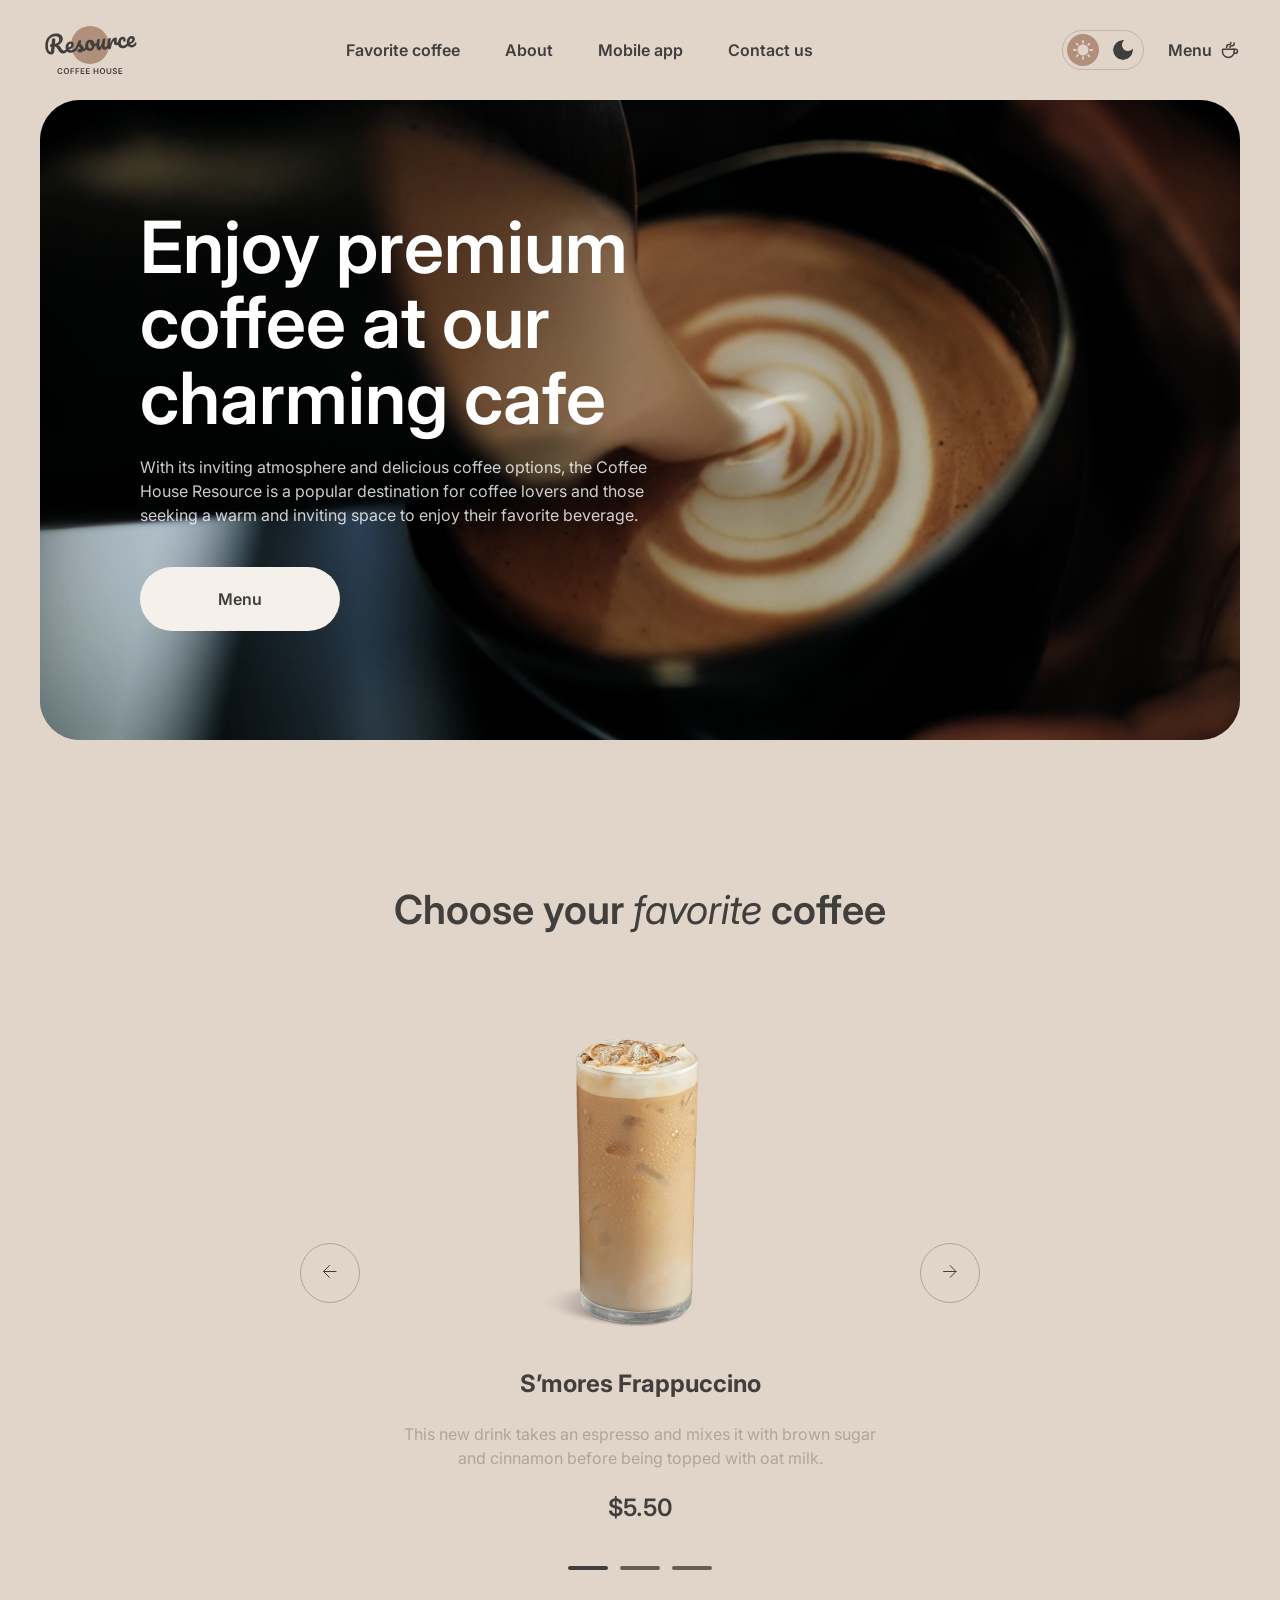
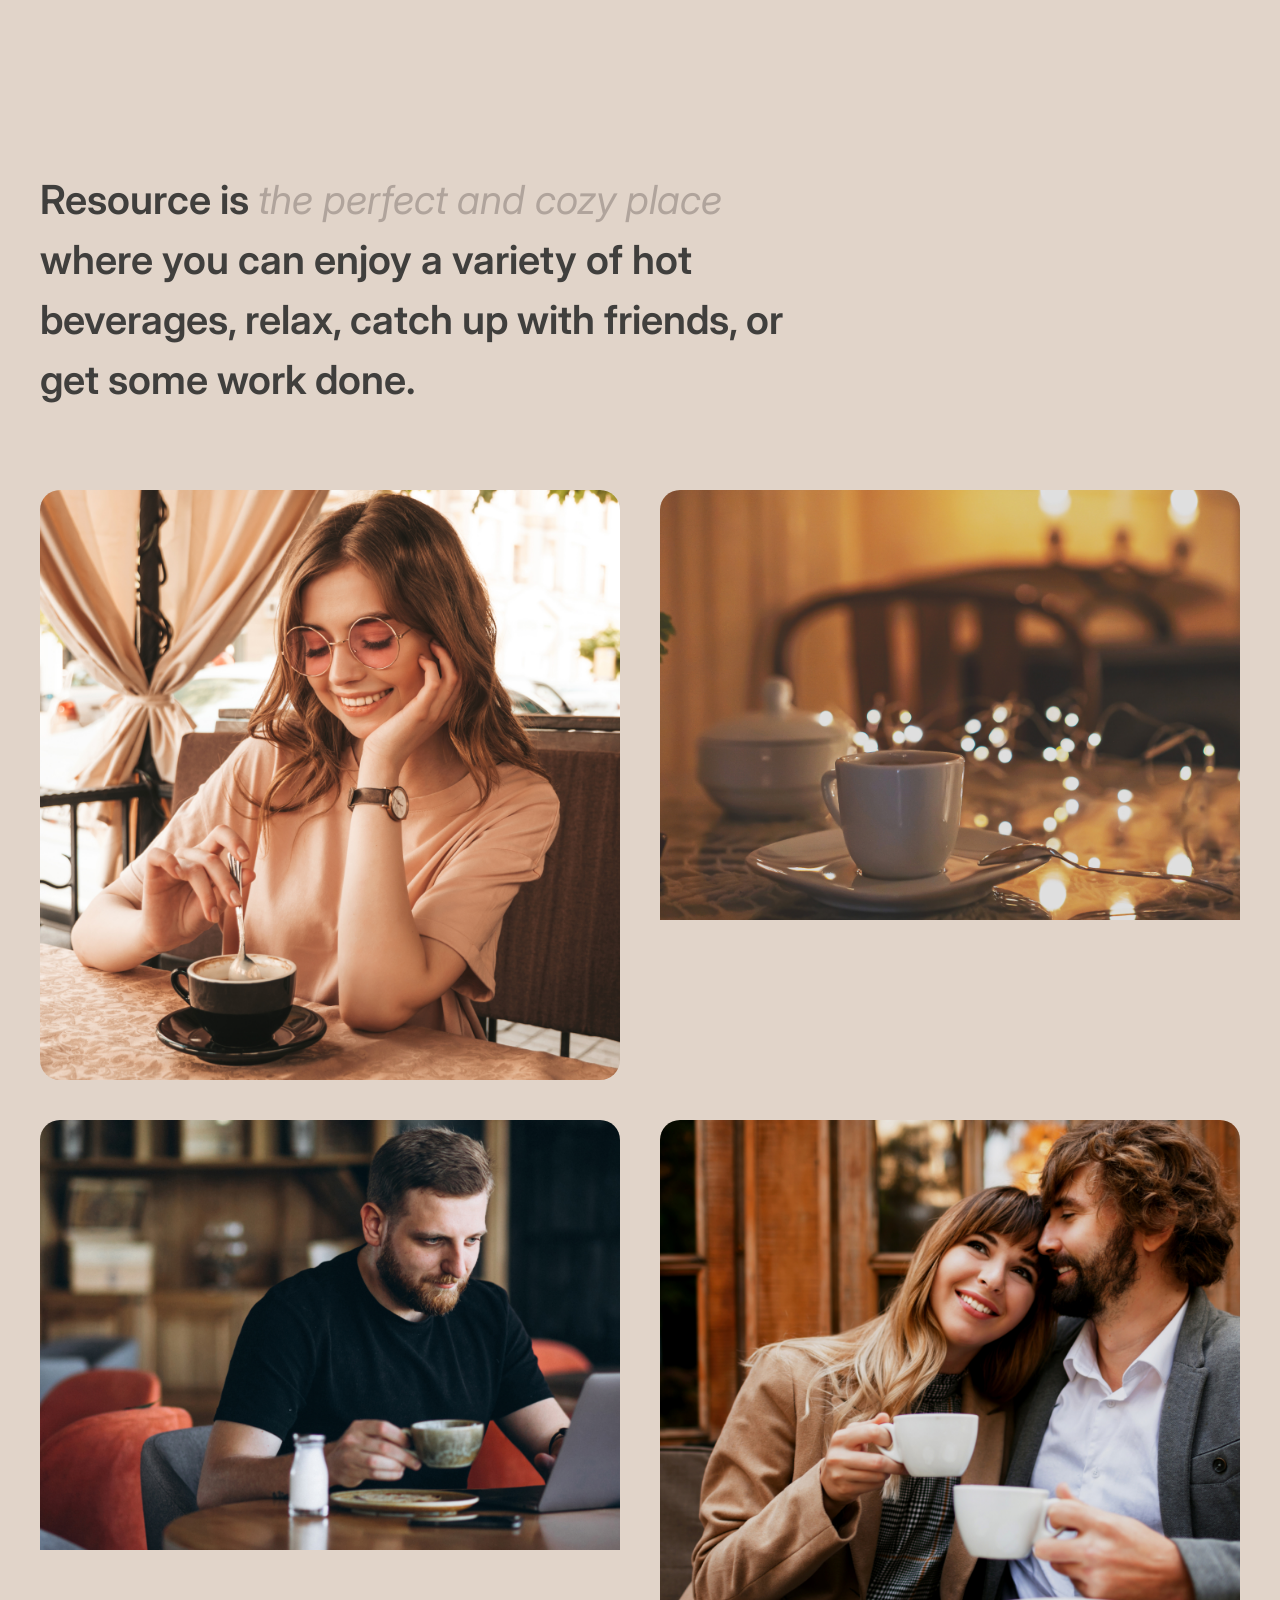
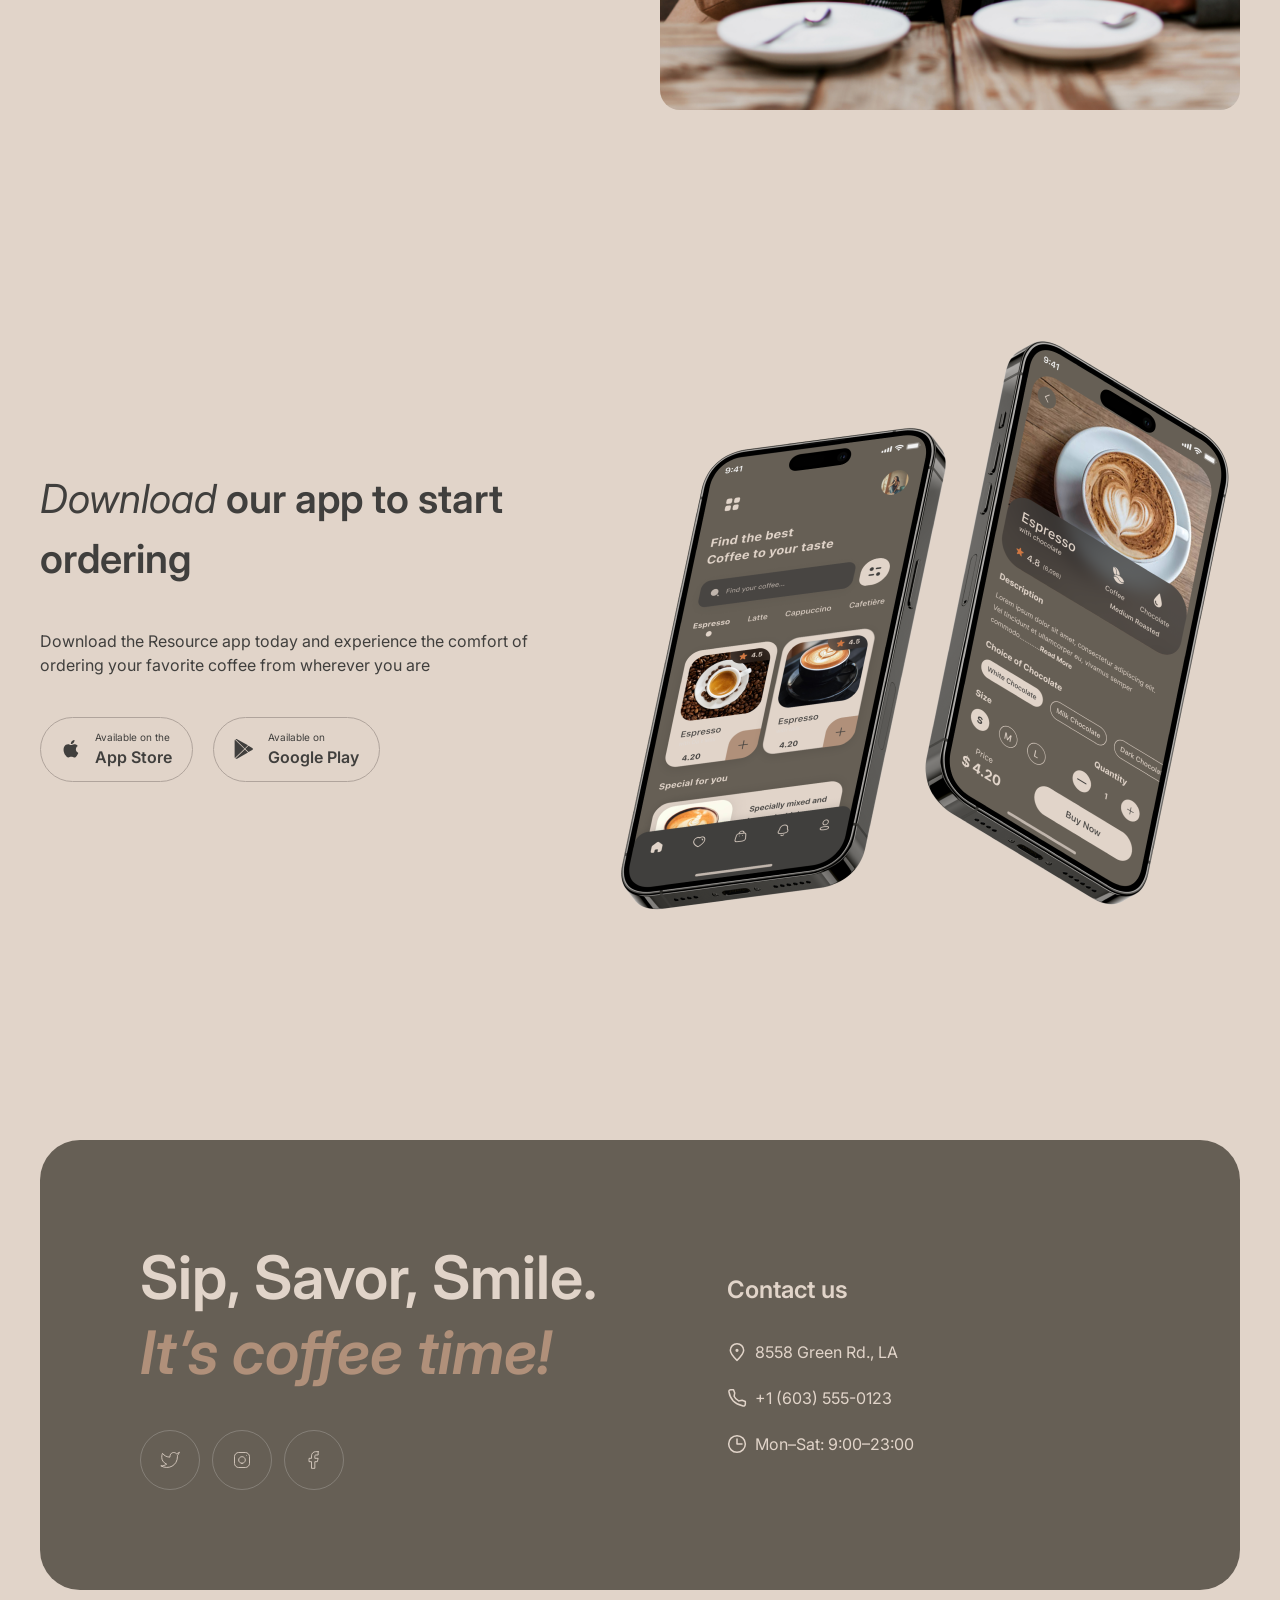
==== index.html @ 110cf993 "style: update mobile burger button with circular border and hover effect" ====
<!doctype html>
<html lang="en">
  <head>
    <meta charset="UTF-8" />
    <meta name="viewport" content="width=device-width, initial-scale=1.0" />
    <title>Coffee House - Home</title>
    <script>
      const savedTheme = localStorage.getItem("theme");
      if (savedTheme) {
        document.documentElement.setAttribute("data-theme", savedTheme);
      }
    </script>
    <link rel="preconnect" href="https://fonts.googleapis.com" />
    <link rel="preconnect" href="https://fonts.gstatic.com" crossorigin />
    <link
      href="https://fonts.googleapis.com/css2?family=Inter:wght@400;500;600&display=swap"
      rel="stylesheet"
    />
    <link rel="icon" href="assets/img/favicon.ico" type="image/x-icon" />
    <link rel="stylesheet" href="style.css" />
  </head>
  <body>
    <header class="header">
      <div class="container header__container">
        <a href="index.html" class="logo">
          <img src="assets/img/logo.svg" alt="Coffee House Logo" />
        </a>

        <nav class="nav">
          <ul class="nav__list">
            <li class="nav__item">
              <a href="#favorite-coffee" class="nav__link">Favorite coffee</a>
            </li>
            <li class="nav__item">
              <a href="#about" class="nav__link">About</a>
            </li>
            <li class="nav__item">
              <a href="#mobile-app" class="nav__link">Mobile app</a>
            </li>
            <li class="nav__item">
              <a href="#contacts" class="nav__link">Contact us</a>
            </li>
          </ul>
        </nav>
        <div class="header__spacer"></div>
        <div class="header__controls">
          <button class="theme-toggle" aria-label="Toggle theme">
            <img
              src="assets/img/sun.svg"
              alt=""
              class="theme-icon theme-icon--sun"
            />
            <img
              src="assets/img/moon.svg"
              alt=""
              class="theme-icon theme-icon--moon"
            />
          </button>

          <a href="menu.html" class="menu-button">
            <span class="menu-text">Menu</span>
            <img src="assets/img/coffee-cup.svg" alt="" class="menu-icon-img" />
            <img src="assets/img/burger.svg" alt="" class="burger-icon" />
          </a>
        </div>
      </div>
    </header>

    <main class="main">
      <section class="hero" id="hero">
        <div class="container hero__container">
          <img
            class="hero__image"
            src="assets/img/img-hero.png"
            alt="Coffee background"
          />
          <div class="hero__content">
            <h1 class="hero__title">
              <span class="hero__title-accent">Enjoy</span> premium coffee at
              our charming cafe
            </h1>
            <p class="hero__description">
              With its inviting atmosphere and delicious coffee options, the
              Coffee House Resource is a popular destination for coffee lovers
              and those seeking a warm and inviting space to enjoy their
              favorite beverage.
            </p>
            <a href="#favorite-coffee" class="btn hero__btn">
              <span>Menu</span>
              <img
                src="assets/img/coffee-cup.svg"
                alt="Coffee cup"
                class="hero__btn-icon"
              />
            </a>
          </div>
        </div>
      </section>

      <section class="favorite-coffee" id="favorite-coffee">
        <div class="container favorite-coffee__container">
          <h2 class="favorite-coffee__title">
            Choose your
            <span class="favorite-coffee__title-accent">favorite</span> coffee
          </h2>

          <div class="slider">
            <button
              class="slider__btn slider__btn--prev"
              aria-label="Previous slide"
            >
              <img
                src="assets/img/arrowleft.svg"
                alt="Arrow Left"
                class="slider__icon"
              />
            </button>

            <div class="slider__wrapper">
              <div class="slider__item slider__item--active">
                <div class="slider__img-wrap">
                  <img
                    src="assets/img/coffeeslider1.png"
                    alt="S'mores Frappuccino"
                    class="slider__img"
                  />
                </div>
                <div class="slider__content">
                  <h3 class="slider__item-title">S’mores Frappuccino</h3>
                  <p class="slider__item-text">
                    This new drink takes an espresso and mixes it with brown
                    sugar and cinnamon before being topped with oat milk.
                  </p>
                  <span class="slider__price">$5.50</span>
                </div>
              </div>

              <div class="slider__item">
                <div class="slider__img-wrap">
                  <img
                    src="assets/img/coffeeslider2.png"
                    alt="Caramel Macchiato"
                    class="slider__img"
                  />
                </div>
                <div class="slider__content">
                  <h3 class="slider__item-title">Caramel Macchiato</h3>
                  <p class="slider__item-text">
                    Fragrant and unique classic espresso with rich
                    caramel-peanut syrup, with cream under whipped thick foam.
                  </p>
                  <span class="slider__price">$5.00</span>
                </div>
              </div>

              <div class="slider__item">
                <div class="slider__img-wrap">
                  <img
                    src="assets/img/coffeeslider3.png"
                    alt="Ice coffee"
                    class="slider__img"
                  />
                </div>
                <div class="slider__content">
                  <h3 class="slider__item-title">Ice coffee</h3>
                  <p class="slider__item-text">
                    A popular summer drink that tones and invigorates. Prepared
                    from coffee, milk and ice.
                  </p>
                  <span class="slider__price">$4.50</span>
                </div>
              </div>
            </div>

            <button
              class="slider__btn slider__btn--next"
              aria-label="Next slide"
            >
              <img
                src="assets/img/arrowright.svg"
                alt="Arrow Right"
                class="slider__icon"
              />
            </button>
          </div>

          <div class="slider__pagination">
            <span class="slider__dot slider__dot--active"></span>
            <span class="slider__dot"></span>
            <span class="slider__dot"></span>
          </div>
        </div>
      </section>

      <section class="about" id="about">
        <div class="container about__container">
          <h2 class="about__title">
            Resource is
            <span class="about__title-accent">the perfect and cozy place</span>
            where you can enjoy a variety of hot beverages, relax, catch up with
            friends, or get some work done.
          </h2>

          <div class="about__grid">
            <div class="about__img-wrap about__img-wrap--big">
              <img
                src="assets/img/about1.png"
                alt="A girl enjoying coffee"
                class="about__img"
              />
            </div>
            <div class="about__img-wrap about__img-wrap--small">
              <img
                src="assets/img/about2.png"
                alt="Cozy cafe interior"
                class="about__img"
              />
            </div>
            <div class="about__img-wrap about__img-wrap--small">
              <img
                src="assets/img/about3.png"
                alt="Man working at a laptop in a cafe"
                class="about__img"
              />
            </div>
            <div class="about__img-wrap about__img-wrap--big">
              <img
                src="assets/img/about4.png"
                alt="A couple enjoying coffee together"
                class="about__img"
              />
            </div>
          </div>
        </div>
      </section>

      <section class="mobile-app" id="mobile-app">
        <div class="container mobile-app__container">
          <div class="mobile-app__content">
            <h2 class="mobile-app__title">
              <span class="mobile-app__title-accent">Download</span> our app to
              start ordering
            </h2>
            <p class="mobile-app__description">
              Download the Resource app today and experience the comfort of
              ordering your favorite coffee from wherever you are
            </p>

            <div class="mobile-app__stores">
              <a href="#" class="store-btn">
                <img
                  src="assets/img/appleicon.svg"
                  alt=""
                  class="store-btn__icon"
                />
                <span class="store-btn__text">
                  <span class="store-btn__small">Available on the</span>
                  <span class="store-btn__large">App Store</span>
                </span>
              </a>

              <a href="#" class="store-btn">
                <img
                  src="assets/img/googleicon.svg"
                  alt=""
                  class="store-btn__icon"
                />
                <span class="store-btn__text">
                  <span class="store-btn__small">Available on</span>
                  <span class="store-btn__large">Google Play</span>
                </span>
              </a>
            </div>
          </div>

          <div class="mobile-app__images">
            <img
              src="assets/img/mobilescreens.png"
              alt="Resource app interface on smartphones"
              class="mobile-app__phones-img"
            />
          </div>
        </div>
      </section>
    </main>

    <footer class="footer" id="contacts">
      <div class="container footer__container">
        <div class="footer__col footer__col--info">
          <h2 class="footer__title">
            Sip, Savor, Smile.<br />
            <span class="footer__title-accent">It’s coffee time!</span>
          </h2>

          <div class="socials">
            <a
              href="https://twitter.com"
              target="_blank"
              rel="noopener noreferrer"
              class="socials__link"
              aria-label="Twitter"
            >
              <img
                src="assets/img/twitter.svg"
                alt="Twitter"
                class="socials__icon"
              />
            </a>

            <a
              href="https://instagram.com"
              target="_blank"
              rel="noopener noreferrer"
              class="socials__link"
              aria-label="Instagram"
            >
              <img
                src="assets/img/instagram.svg"
                alt="Instagram"
                class="socials__icon"
              />
            </a>

            <a
              href="https://facebook.com"
              target="_blank"
              rel="noopener noreferrer"
              class="socials__link"
              aria-label="Facebook"
            >
              <img
                src="assets/img/facebook.svg"
                alt="Facebook"
                class="socials__icon"
              />
            </a>
          </div>
        </div>

        <div class="footer__col footer__col--contacts">
          <h3 class="footer__subtitle">Contact us</h3>

          <ul class="contacts-list">
            <li class="contacts-list__item">
              <img
                src="assets/img/pin-alt.svg"
                alt=""
                class="contacts-list__icon"
              />
              <a
                href="https://maps.google.com/?q=8558+Green+Rd,+LA"
                target="_blank"
                rel="noopener noreferrer"
              >
                8558 Green Rd., LA
              </a>
            </li>

            <li class="contacts-list__item">
              <img
                src="assets/img/phone.svg"
                alt=""
                class="contacts-list__icon"
              />
              <a href="tel:+16035550123">+1 (603) 555-0123</a>
            </li>

            <li class="contacts-list__item">
              <img
                src="assets/img/clock.svg"
                alt=""
                class="contacts-list__icon"
              />
              <a
                href="https://calendar.google.com/calendar/render?action=TEMPLATE&text=Coffee+House+Visit&details=Working+hours:+Mon–Sat:+9:00–23:00"
                target="_blank"
                rel="noopener noreferrer"
              >
                Mon–Sat: 9:00–23:00
              </a>
            </li>
          </ul>
        </div>
      </div>
    </footer>
    <script src="script.js"></script>
  </body>
</html>
---- style.css ----
:root {
  --bg-color: #e1d4c9;
  --text-color: #403f3d;
  --text-light: #b0a49c;
  --accent-color: #b0907a;
  --card-bg: #665f55;
  --footer-bg: #403f3d;
  --footer-text: #e1d4c9;
  --transition: all 0.3s ease;
}

[data-theme="dark"] {
  --bg-color: #292826;
  --text-color: #e1d4c9;
  --text-light: #7b7570;
  --accent-color: #b0907a;
  --card-bg: #403f3d;
  --footer-bg: #292826;
  --footer-text: #e1d4c9;
}

* {
  box-sizing: border-box;
  margin: 0;
  padding: 0;
}

html {
  scroll-behavior: smooth;
}

body {
  font-family: "Inter", sans-serif;
  background-color: var(--bg-color);
  color: var(--text-color);
  line-height: 1.5;
  transition:
    background-color 0.3s ease,
    color 0.3s ease;
}

a {
  text-decoration: none;
  color: inherit;
  transition: var(--transition);
}

ul {
  list-style: none;
}

.container {
  max-width: 1440px;
  margin: 0 auto;
  padding-left: 40px;
  padding-right: 40px;
}

.header {
  padding-top: 20px;
  padding-bottom: 0px;
}

.header__container {
  max-width: 1440px;
  margin: 0 auto;
  padding-left: 40px;
  padding-right: 40px;
  display: flex;
  align-items: center;
  justify-content: space-between;
  width: 100%;
}

.logo {
  display: flex;
  align-items: center;
}

.logo img {
  width: 100px;
  height: 60px;
  object-fit: contain;
}

.nav {
  flex: 1;
  display: flex;
  justify-content: center;
}

.nav__list {
  display: flex;
  list-style: none;
  gap: 45px;
  margin: 0;
  align-items: center;
}

.nav__link {
  font-family: "Inter", sans-serif;
  font-size: 16px;
  font-weight: 600;
  line-height: 150%;
  color: var(--text-color);
  text-decoration: none;
  padding: 16px 0;
  display: block;
  transition: var(--transition);
}

.nav__link:hover {
  color: var(--accent-color);
  opacity: 0.85;
}

.header__spacer {
  width: 44px;
  height: 28px;
  flex-shrink: 0;
  display: block;
}

.header__controls {
  max-width: 184px;
  max-height: 44px;
  display: flex;
  gap: 24px;
  align-items: center;
}

.menu-button {
  background: none;
  border: none;
  border-radius: 0;
  padding: 8px 0;
  cursor: pointer;
  display: inline-flex;
  align-items: center;
  gap: 8px;
  color: var(--text-color);
  text-decoration: none;
  position: relative;
  transition: var(--transition);
}

.menu-button:hover {
  background: none;
}

.menu-button::after {
  content: "";
  position: absolute;
  bottom: 0;
  left: 0;
  width: 0;
  height: 2px;
  background-color: var(--text-color);
  transition: width 0.3s ease;
}

.menu-button:hover::after {
  width: 100%;
}

.menu-text {
  font-family: "Inter", sans-serif;
  font-size: 16px;
  font-weight: 600;
}

.menu-icon-img {
  width: 20px;
  height: 20px;
  object-fit: contain;
}

.burger-icon {
  display: none;
}

@media (max-width: 768px) {
  .nav {
    display: none;
  }

  .menu-button {
    width: 44px;
    height: 44px;
    padding: 0;
    border-radius: 50%;
    justify-content: center;
    gap: 0;
    border: 1px solid #c1b6ad;
    background-color: transparent;
  }

  .menu-button::after {
    display: none !important;
  }

  .menu-button:hover {
    border-color: var(--text-color) !important;
    transform: scale(1.03);
    background-color: transparent;
    box-shadow: none;
  }

  .menu-text,
  .menu-icon-img {
    display: none;
  }

  .burger-icon {
    display: block;
    width: 20px;
    height: 20px;
    object-fit: contain;
    pointer-events: none;
  }
}

.theme-toggle {
  background: none;
  border: 1px solid #c1b6ad;
  border-radius: 100px;
  gap: 8px;
  padding: 4px;
  width: 82px;
  height: 40px;
  cursor: pointer;
  display: flex;
  align-items: center;
  justify-content: space-between;
  transition: var(--transition);
}

.theme-toggle:hover {
  border-color: var(--text-color);
  transform: scale(1.03);
}

.menu-icon,
.btn__icon,
.contacts-list__icon,
.store-btn__icon,
.socials__icon {
  width: 20px;
  height: 20px;
}

.theme-icon {
  width: 32px;
  height: 32px;
  border-radius: 50%;
  padding: 6px;
  transition: var(--transition);
}

[data-theme="light"] .theme-icon--sun,
:root:not([data-theme="dark"]) .theme-icon--sun {
  background-color: var(--accent-color);
}

[data-theme="dark"] .theme-icon--moon {
  background-color: var(--accent-color);
}

.hero {
  padding: 20px 40px 40px 40px;
}

.hero__container {
  max-width: 1360px;
  margin: 0 auto;
  border-radius: 40px;
  position: relative;
  overflow: hidden;
  min-height: 640px;
  display: flex;
  align-items: center;
  padding: 100px;
  background-color: var(--card-bg, #222);
}
.hero__image {
  position: absolute;
  top: 0;
  left: 0;
  width: 100%;
  height: 100%;
  object-fit: cover;
  z-index: 1;
}

.hero__content {
  position: relative;
  z-index: 2;
  max-width: 530px;
  color: #fff;
}

.hero__title {
  font-size: 72px;
  line-height: 1.05;
  font-weight: 600;
  margin-bottom: 20px;
}

.hero__description {
  font-size: 16px;
  line-height: 150%;
  margin-bottom: 40px;
  color: rgba(255, 255, 255, 0.8);
}

.btn {
  display: inline-flex;
  align-items: center;
  gap: 10px;
  background-color: #f5f0ea;
  color: #403f3d;
  padding: 16px 30px;
  border-radius: 100px;
  font-weight: 600;
  transition: var(--transition);
}

.hero__btn {
  padding: 20px 78px;
}

.hero__btn-icon {
  display: none;
  width: 20px;
  height: 20px;
  object-fit: contain;
}

.btn:hover {
  background-color: var(--text-color);
  color: var(--bg-color);
  transform: translateY(-2px);
  box-shadow: 0 4px 12px rgba(0, 0, 0, 0.15);
}

.favorite-coffee {
  padding: 100px 0;
  text-align: center;
}

.favorite-coffee__title {
  font-size: 40px;
  font-weight: 600;
  margin-bottom: 80px;
}

.favorite-coffee__title-accent {
  font-style: italic;
  font-weight: 400;
}

.slider {
  display: flex;
  align-items: center;
  justify-content: center;
  gap: 40px;
  margin-bottom: 40px;
}

.slider__btn {
  width: 60px;
  height: 60px;
  border-radius: 50%;
  border: 1px solid var(--text-light);
  background: none;
  cursor: pointer;
  flex-shrink: 0;
  transition: var(--transition);
}

.slider__btn:hover {
  background-color: var(--text-color);
  border-color: var(--text-color);
  color: var(--bg-color);
  transform: scale(1.05);
}

.slider__wrapper {
  max-width: 480px;
  overflow: hidden;
}

.slider__item {
  display: none;
  flex-direction: column;
  align-items: center;
}

.slider__item--active {
  display: flex;
}

.slider__img-wrap img {
  width: 320px;
  height: 320px;
  object-fit: contain;
  margin-bottom: 20px;
  transition: transform 0.3s ease;
}

.slider__img-wrap img:hover {
  transform: scale(1.03);
}

.slider__item-title {
  font-size: 24px;
  margin-bottom: 20px;
}

.slider__item-text {
  font-size: 16px;
  color: var(--text-light);
  margin-bottom: 20px;
}

.slider__price {
  font-size: 24px;
  font-weight: 600;
}

.slider__pagination {
  display: flex;
  justify-content: center;
  gap: 12px;
}

.slider__dot {
  width: 40px;
  height: 4px;
  background-color: var(--card-bg);
  border-radius: 4px;
  transition: var(--transition);
  cursor: pointer;
}

.slider__dot:hover {
  opacity: 0.7;
}

.slider__dot--active {
  background-color: var(--text-color);
}

.about {
  padding: 100px 0;
}

.about__title {
  font-size: 40px;
  font-weight: 600;
  max-width: 800px;
  margin-bottom: 80px;
}

.about__title-accent {
  font-style: italic;
  font-weight: 400;
  color: var(--text-light);
}

.about__grid {
  display: grid;
  grid-template-columns: repeat(2, 1fr);
  gap: 40px;
}

.about__img-wrap {
  border-radius: 20px;
  overflow: hidden;
}

.about__img {
  width: 100%;
  height: 100%;
  object-fit: cover;
  display: block;
  transition: transform 0.5s ease;
}

.about__img:hover {
  transform: scale(1.03);
}

.about__img-wrap--big .about__img {
  height: 590px;
}

.about__img-wrap--small .about__img {
  height: 430px;
}

.mobile-app {
  padding: 100px 0;
}

.mobile-app__container {
  display: flex;
  justify-content: space-between;
  align-items: center;
  border-radius: 40px;
}

.mobile-app__content {
  max-width: 530px;
}

.mobile-app__title {
  font-size: 40px;
  font-weight: 600;
  margin-bottom: 40px;
}

.mobile-app__title-accent {
  font-style: italic;
  font-weight: 400;
}

.mobile-app__description {
  margin-bottom: 40px;
  color: var(--text-color);
}

.mobile-app__stores {
  display: flex;
  gap: 20px;
}

.store-btn {
  display: flex;
  align-items: center;
  gap: 14px;
  border: 1px solid var(--text-light);
  padding: 12px 20px;
  border-radius: 100px;
  transition: var(--transition);
}

.store-btn:hover {
  background-color: var(--text-color);
  color: var(--bg-color);
  border-color: var(--text-color);
  transform: translateY(-2px);
  box-shadow: 0 4px 12px rgba(0, 0, 0, 0.1);
}

.store-btn__text {
  display: flex;
  flex-direction: column;
  text-align: left;
}

.store-btn__small {
  font-size: 10px;
}

.store-btn__large {
  font-size: 16px;
  font-weight: 600;
}

.mobile-app__images {
  display: flex;
  width: 630px;
  height: 630px;
  align-items: center;
  flex-shrink: 0;
  justify-content: center;
}

.mobile-app__phones-img {
  width: 100%;
  height: 100%;
  object-fit: contain;
}

.footer {
  padding-bottom: 40px;
  margin-right: 40px;
  margin-left: 40px;
  margin-top: 100px;
  text-align: left;
}

.footer__container {
  max-width: 1360px;
  margin: 0 auto;
  background-color: var(--card-bg);
  color: var(--footer-text);
  border-radius: 40px;
  padding: 100px;
  display: flex;
  align-items: flex-start;
  text-align: left;
  gap: 130px;
}

.footer__title {
  font-size: 60px;
  font-weight: 600;
  line-height: 1.25;
  margin-bottom: 12px;
}

.footer__title-accent {
  display: block;
  font-style: italic;
  font-weight: 600;
  font-size: 60px;
  color: #b0907a;
  margin-bottom: 40px;
}

.socials {
  display: flex;
  gap: 12px;
}

.socials__link {
  width: 60px;
  height: 60px;
  border: 1px solid rgba(255, 255, 255, 0.2);
  border-radius: 50%;
  display: flex;
  align-items: center;
  justify-content: center;
  color: var(--footer-text);
  transition: var(--transition);
}

.socials__link:hover {
  background-color: #f5f0ea;
  color: #403f3d;
  border-color: #f5f0ea;
  transform: scale(1.1);
}

.footer__subtitle {
  font-size: 24px;
  font-weight: 600;
  margin-bottom: 32px;
  text-align: left;
}

.footer__col--contacts {
  padding-top: 32px;
  display: flex;
  flex-direction: column;
  align-items: flex-start;
  text-align: left;
}

.contacts-list {
  display: flex;
  flex-direction: column;
  gap: 22px;
  align-items: flex-start;
  list-style: none;
  padding: 0;
  margin: 0;
}

.contacts-list__item {
  display: flex;
  align-items: center;
  gap: 8px;
  font-size: 16px;
  font-weight: 400;
  line-height: 150%;
  text-align: left;
}

.contacts-list__item a {
  transition: var(--transition);
}

.contacts-list__item a:hover {
  color: var(--accent-color);
  text-decoration: underline;
}

@media (max-width: 768px) {
  .nav {
    display: none;
  }

  .menu-button {
    display: flex;
  }

  .hero__container {
    padding: 40px;
    min-height: 480px;
  }

  .hero__title {
    font-size: 42px;
  }

  .about__grid {
    grid-template-columns: 1fr;
  }

  .mobile-app__container {
    flex-direction: column;
    padding: 40px;
  }

  .footer__container {
    flex-direction: column;
    padding: 40px;
  }
}

@media (max-width: 380px) {
  .container {
    padding: 0 16px;
  }

  .hero__title {
    font-size: 32px;
  }
}

.menu-page {
  padding-top: 20px;
}

.menu-page__title {
  font-size: 60px;
  font-weight: 600;
  line-height: 1.25;
  text-align: center;
  max-width: 800px;
  margin: 0 auto 40px;
}

.menu-page__title-accent {
  font-style: italic;
  font-weight: 600;
  color: #b0907a;
}

.menu-tabs {
  display: flex;
  justify-content: center;
  align-items: center;
  gap: 16px;
  margin: 0 auto 40px auto;
}

.menu-tab {
  display: inline-flex;
  align-items: center;
  gap: 8px;
  background: none;
  border: 1px solid #c1b6ad;
  border-radius: 100px;
  padding: 8px 16px 8px 8px;
  font-family: "Inter", sans-serif;
  font-size: 16px;
  font-weight: 600;
  color: var(--text-color);
  cursor: pointer;
  transition: var(--transition);
}

.menu-tab span {
  display: inline-flex;
  align-items: center;
  justify-content: center;
  width: 30px;
  height: 30px;
  background-color: var(--bg-color);
  border-radius: 50%;
  transition: var(--transition);
}

.menu-tab:hover,
.menu-tab.active {
  background-color: var(--text-color);
  border-color: var(--text-color);
  color: var(--bg-color);
  transform: translateY(-2px);
  box-shadow: 0 4px 10px rgba(0, 0, 0, 0.1);
}

.menu-grid {
  display: grid;
  grid-template-columns: repeat(4, 1fr);
  gap: 40px;
}

.menu-card {
  border: 1px solid #c1b6ad;
  border-radius: 40px;
  display: flex;
  flex-direction: column;
  justify-content: space-between;
  transition:
    transform 0.3s ease,
    box-shadow 0.3s ease,
    border-color 0.3s ease;
  background-color: transparent;
}

.menu-card:hover {
  transform: translateY(-6px);
  box-shadow: 0 12px 30px rgba(0, 0, 0, 0.08);
  border-color: var(--text-color);
}

.menu-card__img-wrap {
  width: 100%;
  aspect-ratio: 1 / 1;
  height: auto;
  border-radius: 40px;
  overflow: hidden;
  margin-bottom: 20px;
  position: relative;
}

.menu-card__img {
  position: absolute;
  top: -15px;
  left: -15px;
  width: calc(100% + 30px);
  height: calc(100% + 30px);
  object-fit: cover;
  transition: transform 0.5s ease;
}

.menu-card:hover .menu-card__img {
  transform: scale(1.05);
}

.menu-card__content {
  margin-bottom: 20px;
  padding-left: 20px;
  padding-right: 20px;
  padding-bottom: 12px;
}

.menu-card__title {
  font-size: 24px;
  font-weight: 600;
  margin-bottom: 12px;
}

.menu-card__descr {
  font-size: 16px;
  line-height: 150%;
  color: var(--text-color);
}

.menu-card__price {
  font-size: 24px;
  font-weight: 600;
  line-height: 1.25;
  padding-left: 20px;
  padding-right: 20px;
  padding-bottom: 20px;
}

.menu-section {
  display: none;
}

.menu-section.active {
  display: block;
}

@media (max-width: 1200px) {
  .menu-grid {
    grid-template-columns: repeat(2, 1fr);
  }
}

@media (max-width: 768px) {
  .menu-page__title {
    font-size: 36px;
  }

  .menu-grid {
    grid-template-columns: 1fr;
  }
}
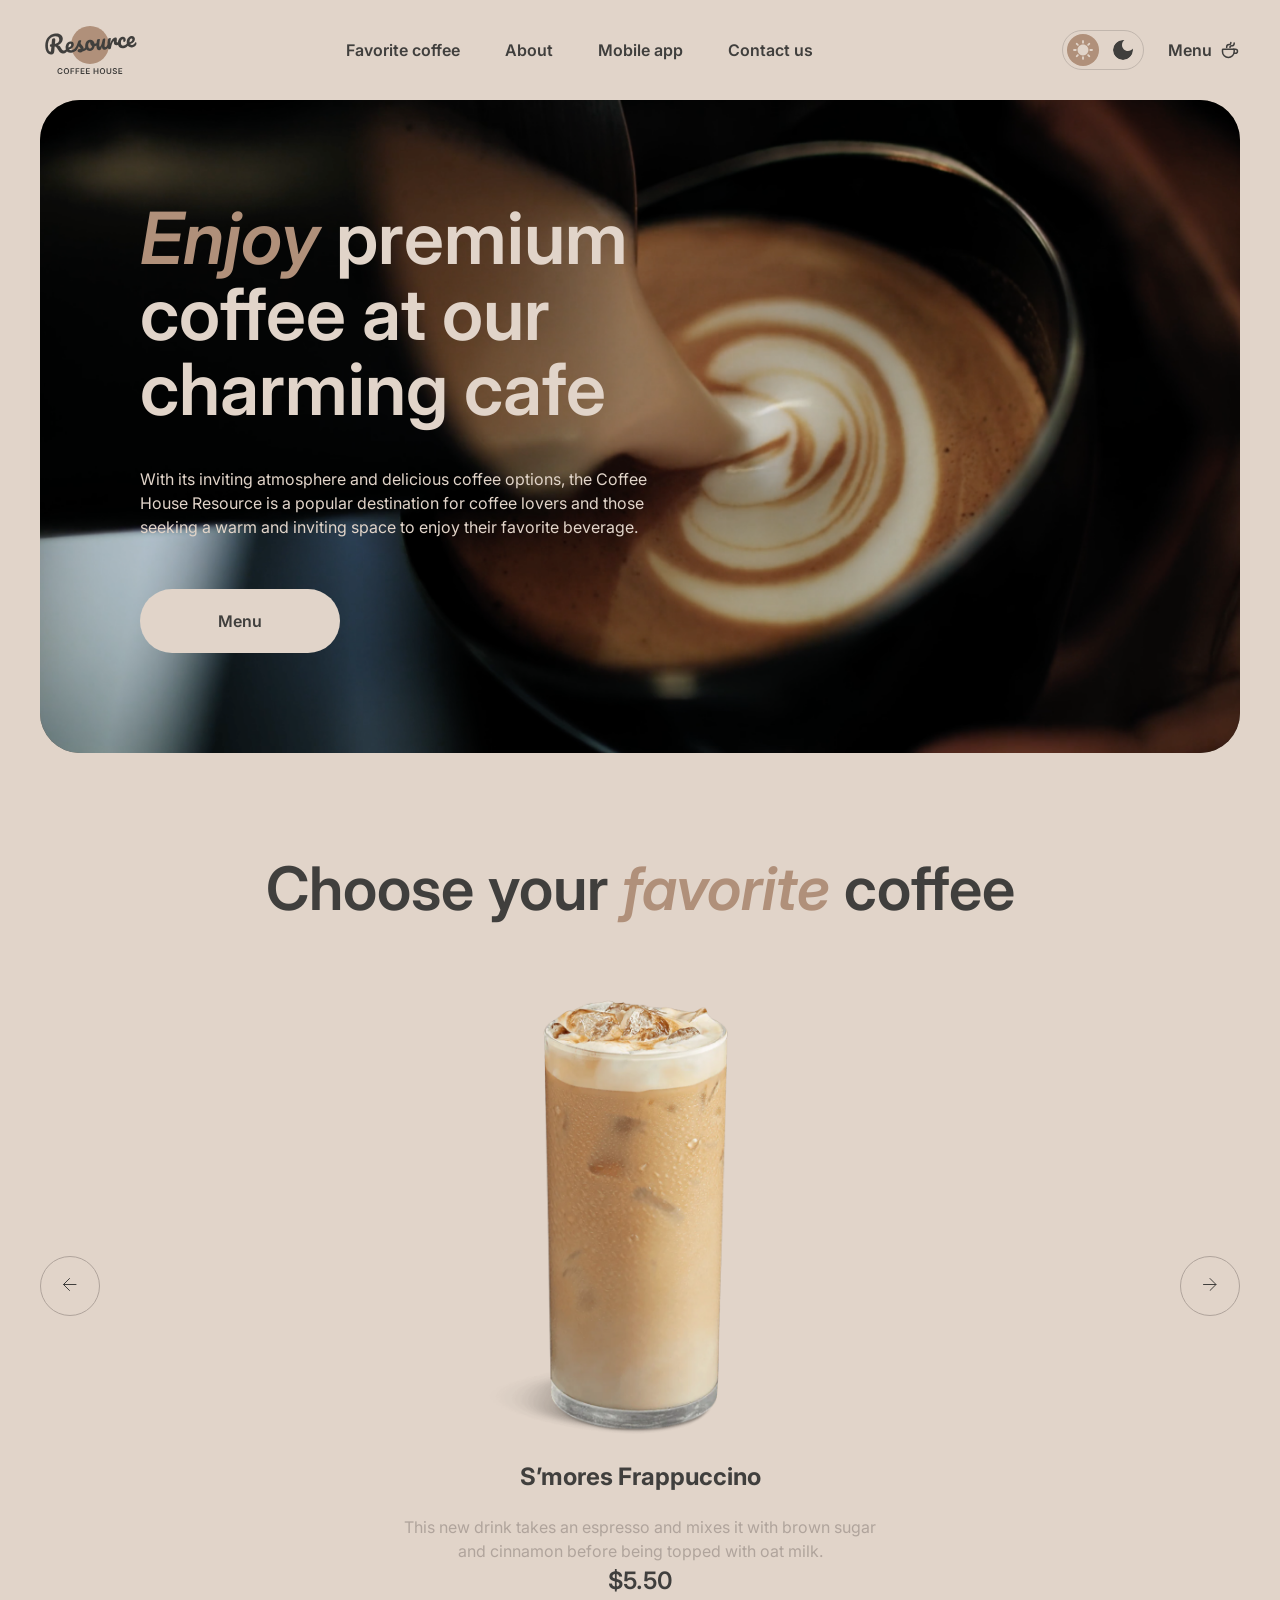
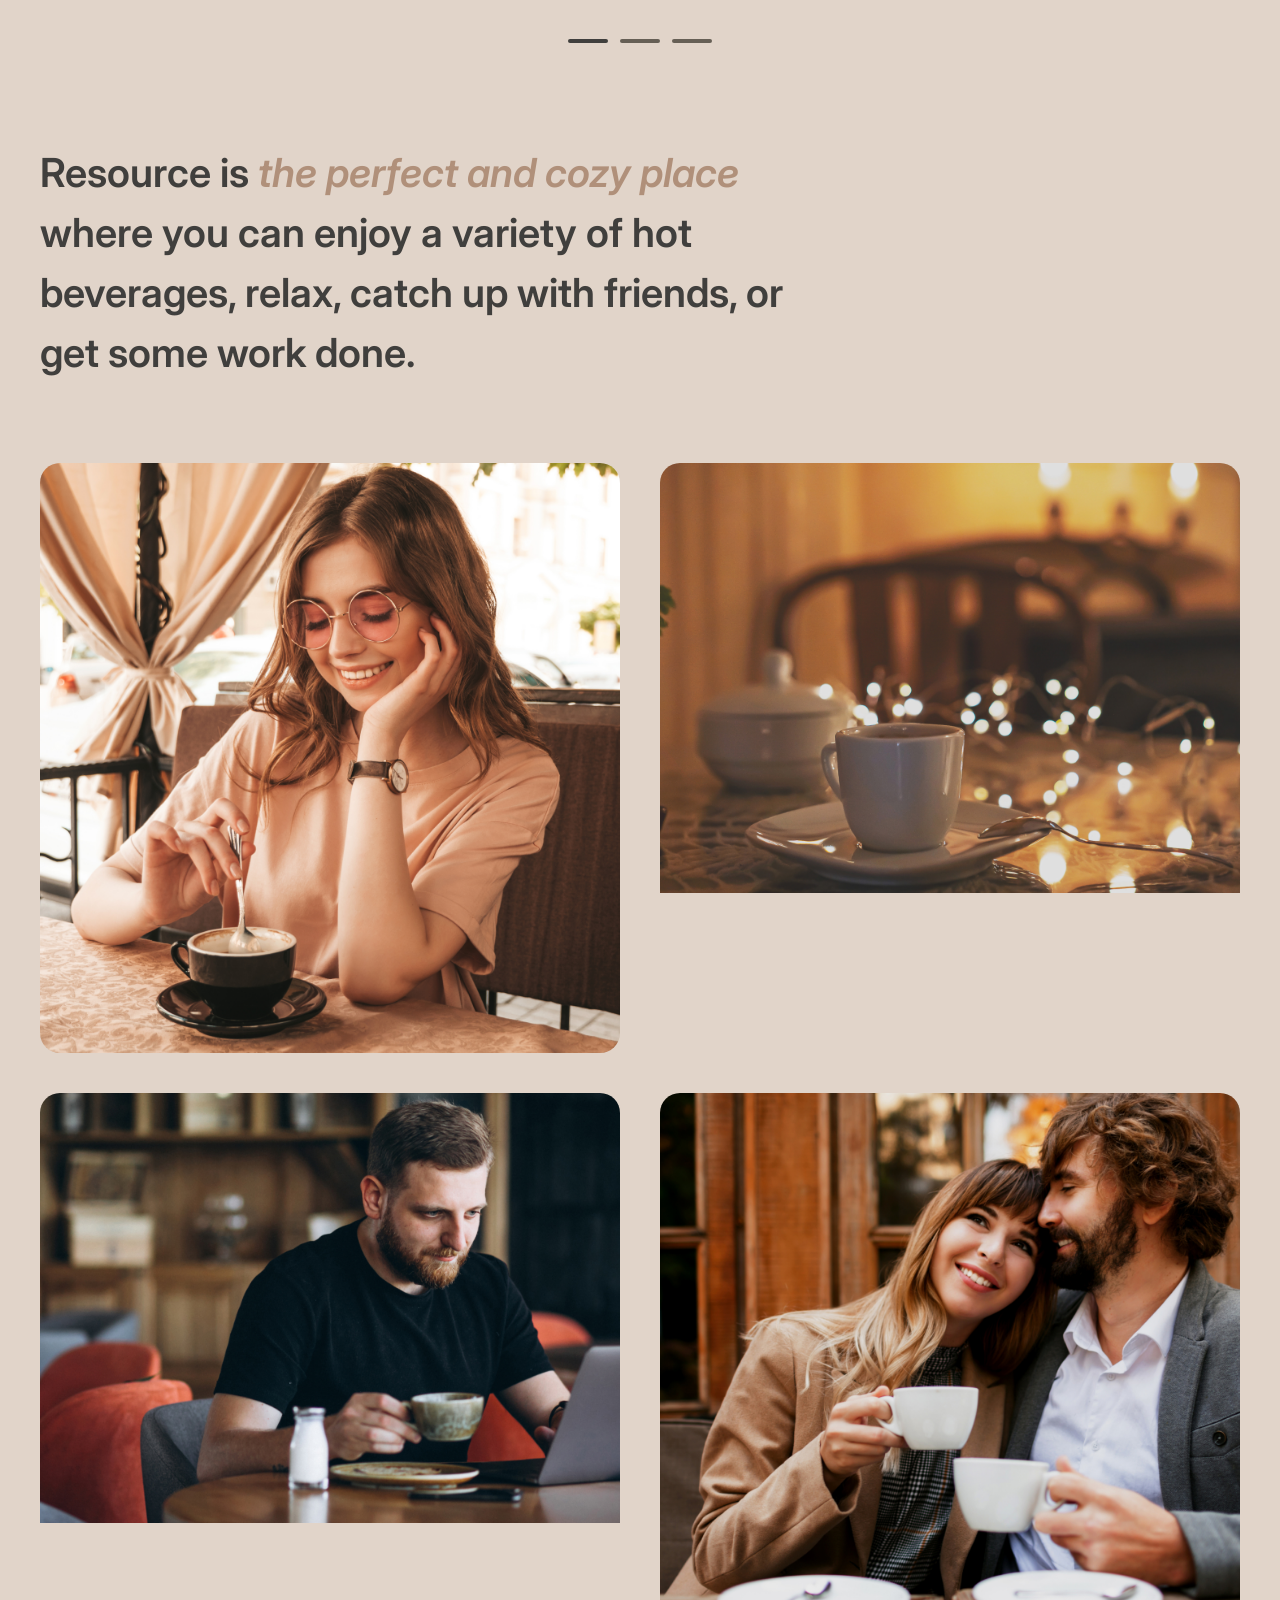
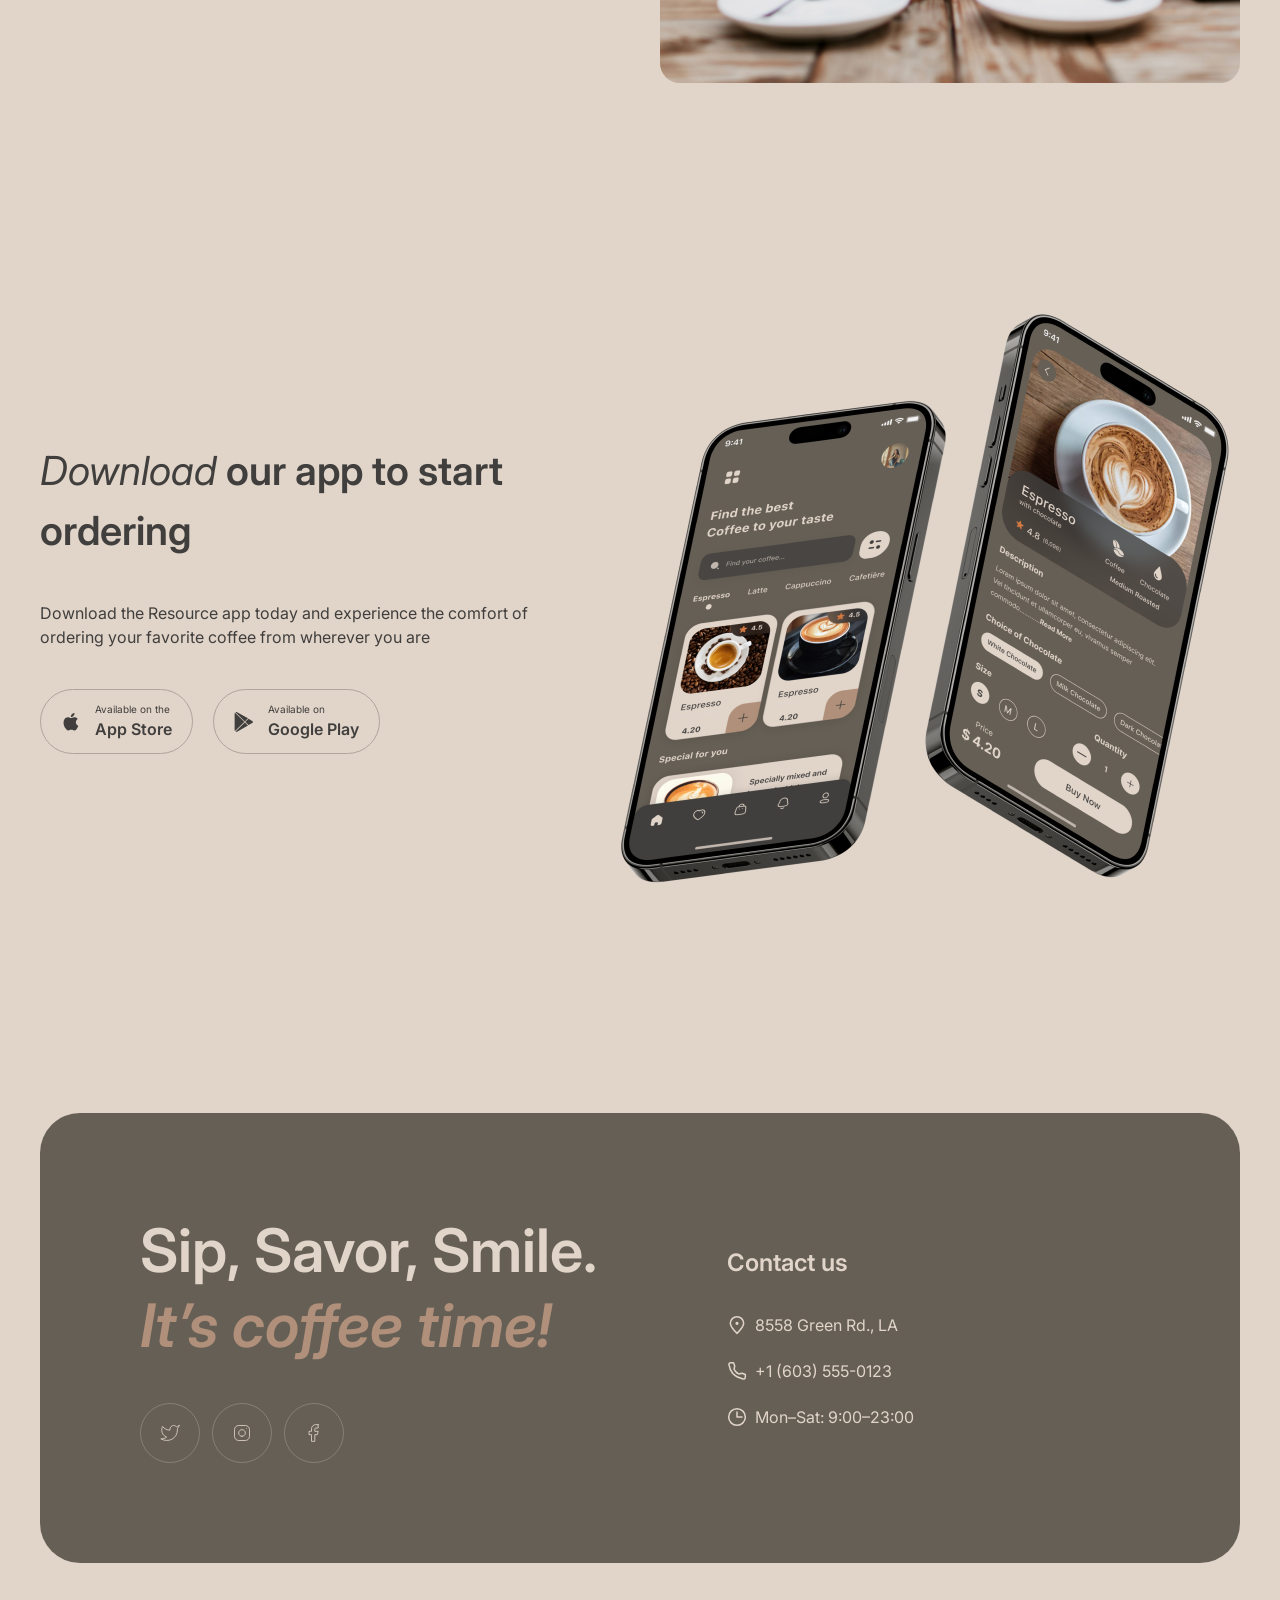
==== commit 1b7e9792: "style: fix slider spacing and image size" ====
--- a/index.html
+++ b/index.html
@@ -76,7 +76,7 @@
           />
           <div class="hero__content">
             <h1 class="hero__title">
-              <span class="hero__title-accent">Enjoy</span> premium coffee at
+              <span class="hero__title-accent">Enjoy </span> premium coffee at
               our charming cafe
             </h1>
             <p class="hero__description">
--- a/style.css
+++ b/style.css
@@ -303,30 +303,36 @@
   font-size: 72px;
   line-height: 1.05;
   font-weight: 600;
-  margin-bottom: 20px;
+  margin-bottom: 40px;
+  color: #e1d4c9;
+}
+
+.hero__title-accent {
+  font-style: italic;
+  font-weight: 600;
+  font-size: 72px;
+  color: #b0907a;
 }
 
 .hero__description {
   font-size: 16px;
   line-height: 150%;
-  margin-bottom: 40px;
-  color: rgba(255, 255, 255, 0.8);
+  margin-bottom: 50px;
+  color: #e1d4c9;
 }
 
 .btn {
   display: inline-flex;
   align-items: center;
-  gap: 10px;
-  background-color: #f5f0ea;
+  background-color: #e1d4c9;
   color: #403f3d;
-  padding: 16px 30px;
   border-radius: 100px;
   font-weight: 600;
   transition: var(--transition);
 }
 
 .hero__btn {
-  padding: 20px 78px;
+  padding: 20px 78px 20px 78px;
 }
 
 .hero__btn-icon {
@@ -344,27 +350,30 @@
 }
 
 .favorite-coffee {
-  padding: 100px 0;
+  padding-top: 50px;
   text-align: center;
 }
 
 .favorite-coffee__title {
-  font-size: 40px;
-  font-weight: 600;
-  margin-bottom: 80px;
+  font-size: 60px;
+  font-weight: 600;
+  margin-bottom: 40px;
 }
 
 .favorite-coffee__title-accent {
   font-style: italic;
-  font-weight: 400;
+  font-weight: 600;
+  color: #b0907a;
 }
 
 .slider {
   display: flex;
   align-items: center;
-  justify-content: center;
-  gap: 40px;
-  margin-bottom: 40px;
+  justify-content: space-between;
+  width: 100%;
+  max-width: 1360px;
+  margin: 0 auto 40px auto;
+  gap: 20px;
 }
 
 .slider__btn {
@@ -386,6 +395,7 @@
 }
 
 .slider__wrapper {
+  flex: 1;
   max-width: 480px;
   overflow: hidden;
 }
@@ -401,10 +411,9 @@
 }
 
 .slider__img-wrap img {
-  width: 320px;
-  height: 320px;
+  width: 480px;
+  height: 480px;
   object-fit: contain;
-  margin-bottom: 20px;
   transition: transform 0.3s ease;
 }
 
@@ -420,7 +429,6 @@
 .slider__item-text {
   font-size: 16px;
   color: var(--text-light);
-  margin-bottom: 20px;
 }
 
 .slider__price {
@@ -464,8 +472,8 @@
 
 .about__title-accent {
   font-style: italic;
-  font-weight: 400;
-  color: var(--text-light);
+  font-weight: 600;
+  color: #b0907a;
 }
 
 .about__grid {
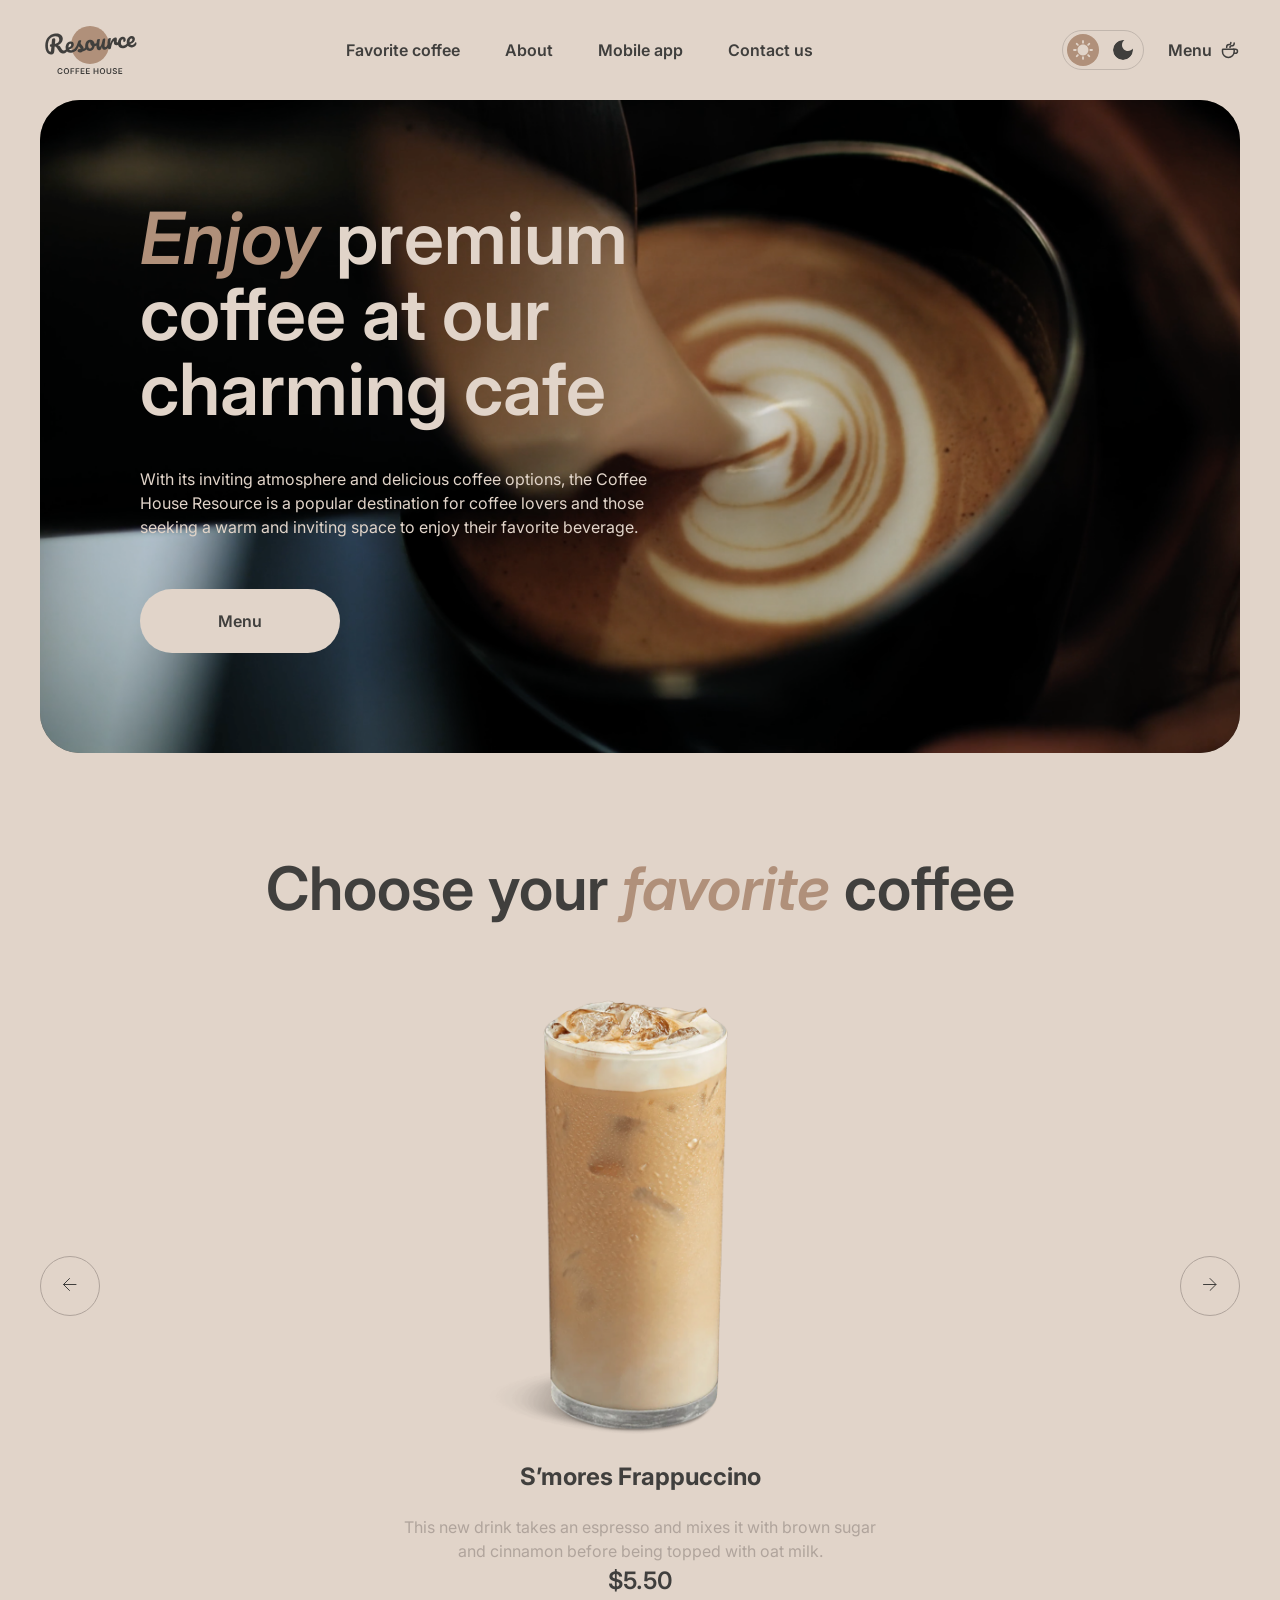
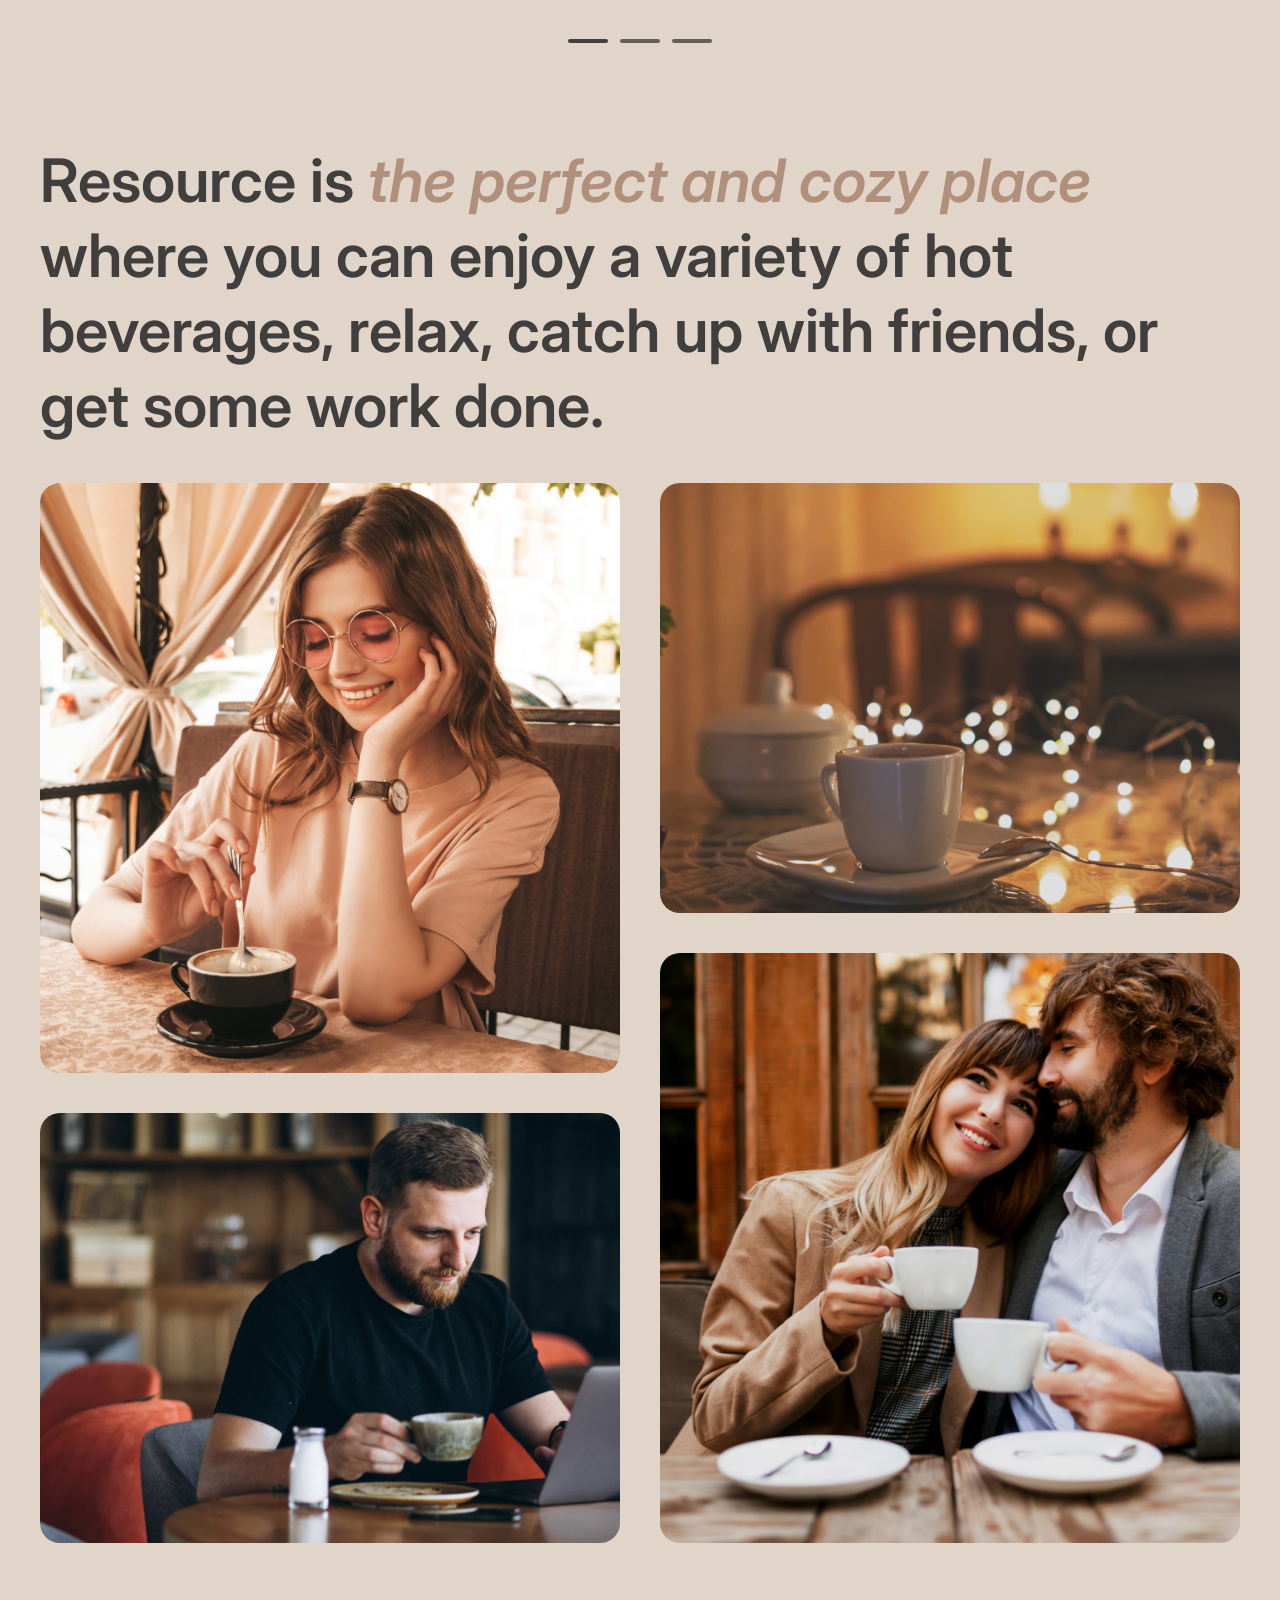
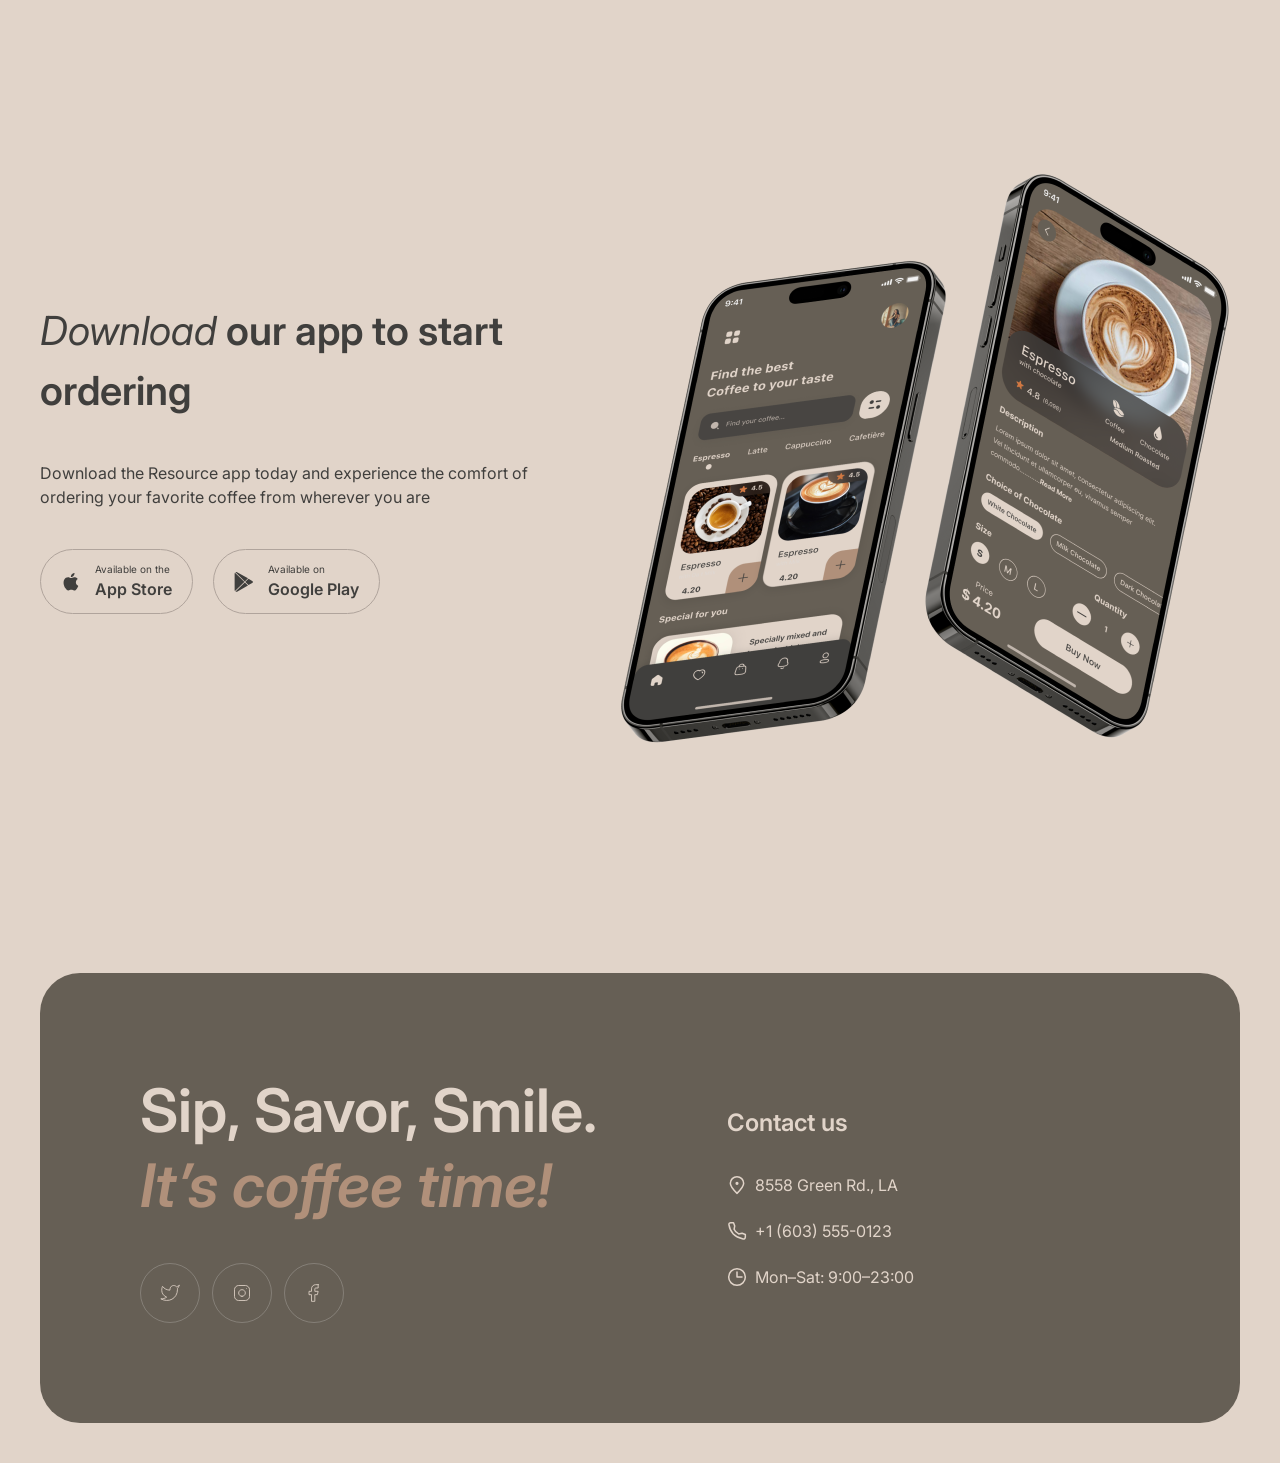
==== commit 50d1bcee: "fix: update about section proportions to match design" ====
--- a/index.html
+++ b/index.html
@@ -202,33 +202,38 @@
           </h2>
 
           <div class="about__grid">
-            <div class="about__img-wrap about__img-wrap--big">
-              <img
-                src="assets/img/about1.png"
-                alt="A girl enjoying coffee"
-                class="about__img"
-              />
+            <div class="about__col">
+              <div class="about__img-wrap about__img-wrap--big">
+                <img
+                  src="assets/img/about1.png"
+                  alt="A girl enjoying coffee"
+                  class="about__img"
+                />
+              </div>
+              <div class="about__img-wrap about__img-wrap--small">
+                <img
+                  src="assets/img/about3.png"
+                  alt="Cozy cafe interior with lights"
+                  class="about__img"
+                />
+              </div>
             </div>
-            <div class="about__img-wrap about__img-wrap--small">
-              <img
-                src="assets/img/about2.png"
-                alt="Cozy cafe interior"
-                class="about__img"
-              />
-            </div>
-            <div class="about__img-wrap about__img-wrap--small">
-              <img
-                src="assets/img/about3.png"
-                alt="Man working at a laptop in a cafe"
-                class="about__img"
-              />
-            </div>
-            <div class="about__img-wrap about__img-wrap--big">
-              <img
-                src="assets/img/about4.png"
-                alt="A couple enjoying coffee together"
-                class="about__img"
-              />
+
+            <div class="about__col">
+              <div class="about__img-wrap about__img-wrap--small">
+                <img
+                  src="assets/img/about2.png"
+                  alt="Man working at a laptop in a cafe"
+                  class="about__img"
+                />
+              </div>
+              <div class="about__img-wrap about__img-wrap--big">
+                <img
+                  src="assets/img/about4.png"
+                  alt="A couple enjoying coffee together"
+                  class="about__img"
+                />
+              </div>
             </div>
           </div>
         </div>
--- a/style.css
+++ b/style.css
@@ -463,11 +463,17 @@
   padding: 100px 0;
 }
 
+.about__container {
+  max-width: 1440px;
+  margin: 0 auto;
+}
+
 .about__title {
-  font-size: 40px;
-  font-weight: 600;
-  max-width: 800px;
-  margin-bottom: 80px;
+  font-size: 60px;
+  font-weight: 600;
+  line-height: 1.25;
+  width: 100%;
+  margin-bottom: 40px;
 }
 
 .about__title-accent {
@@ -478,18 +484,25 @@
 
 .about__grid {
   display: grid;
-  grid-template-columns: repeat(2, 1fr);
+  grid-template-columns: 1fr 1fr;
+  gap: 40px;
+  align-items: start;
+}
+
+.about__col {
+  display: flex;
+  flex-direction: column;
   gap: 40px;
 }
 
 .about__img-wrap {
   border-radius: 20px;
   overflow: hidden;
+  width: 100%;
 }
 
 .about__img {
   width: 100%;
-  height: 100%;
   object-fit: cover;
   display: block;
   transition: transform 0.5s ease;
@@ -505,6 +518,17 @@
 
 .about__img-wrap--small .about__img {
   height: 430px;
+}
+
+@media (max-width: 768px) {
+  .about__grid {
+    grid-template-columns: 1fr;
+  }
+
+  .about__img-wrap--big .about__img,
+  .about__img-wrap--small .about__img {
+    height: 350px;
+  }
 }
 
 .mobile-app {
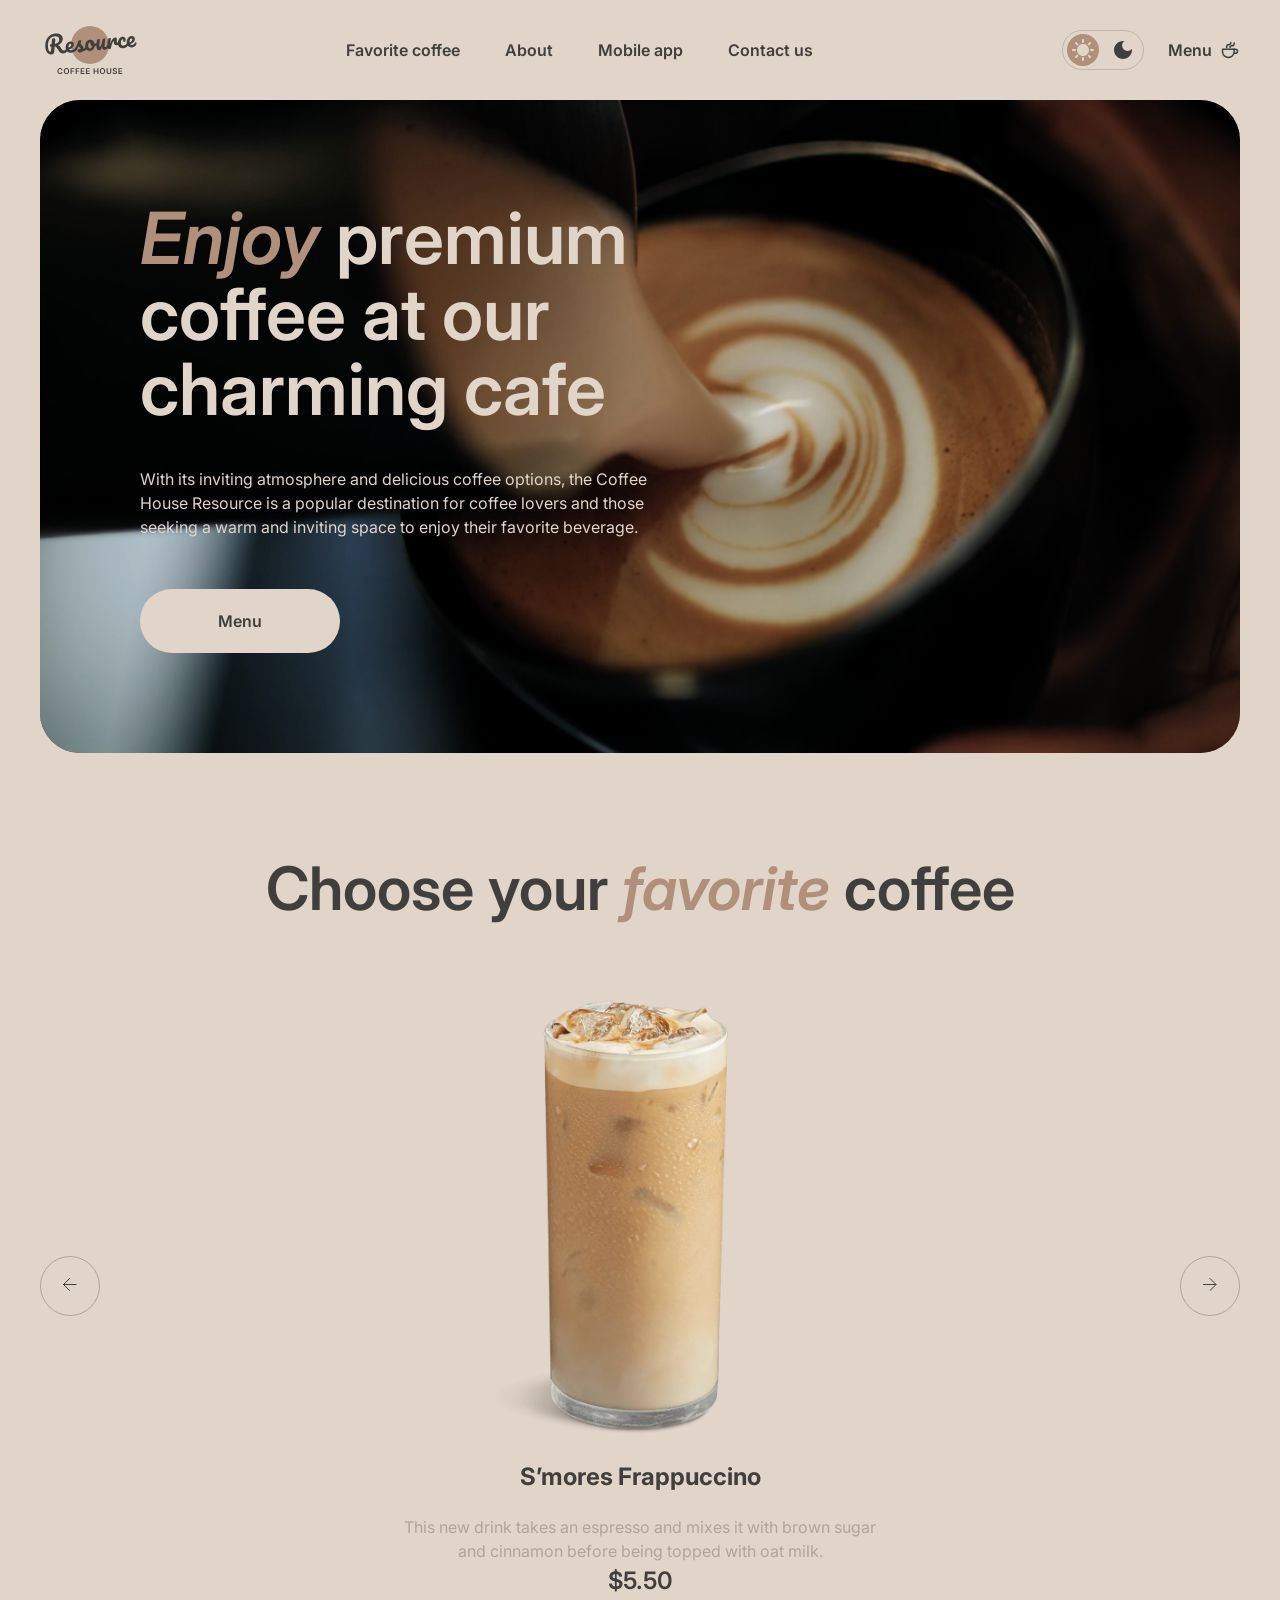
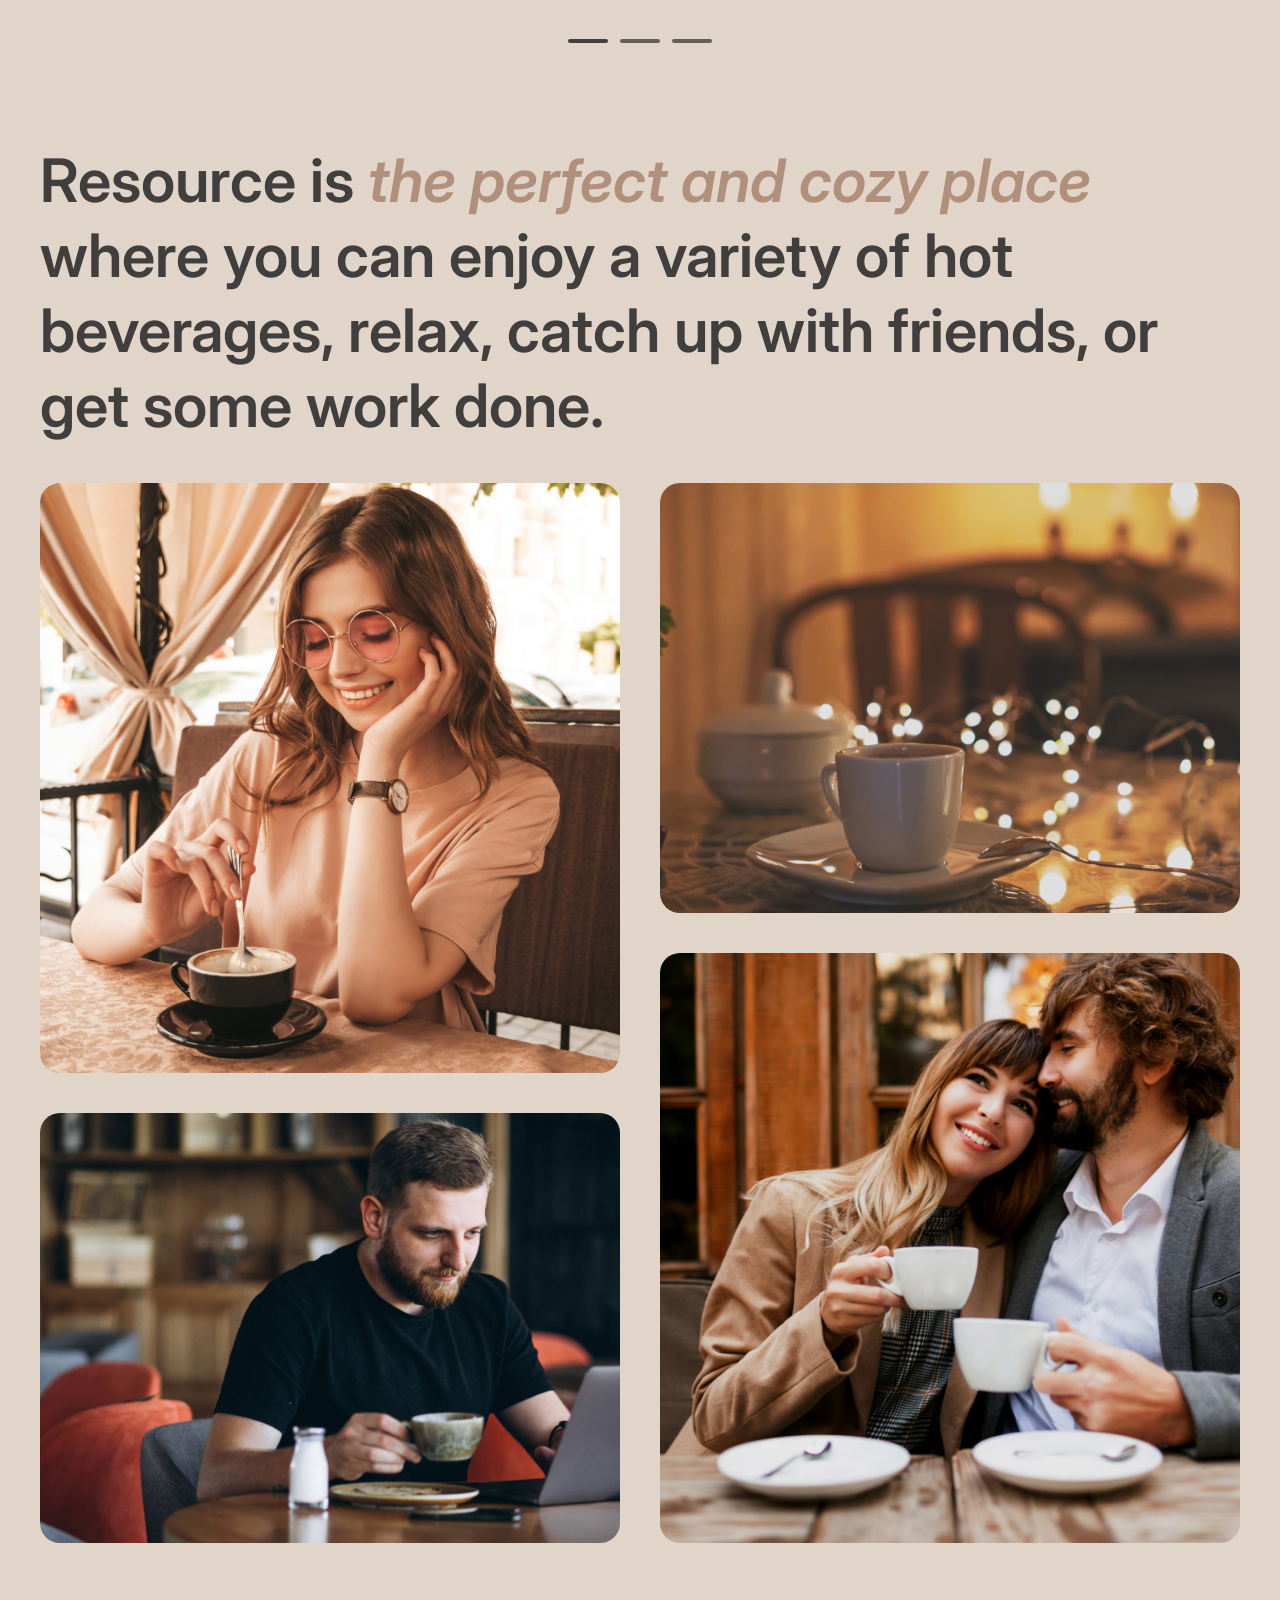
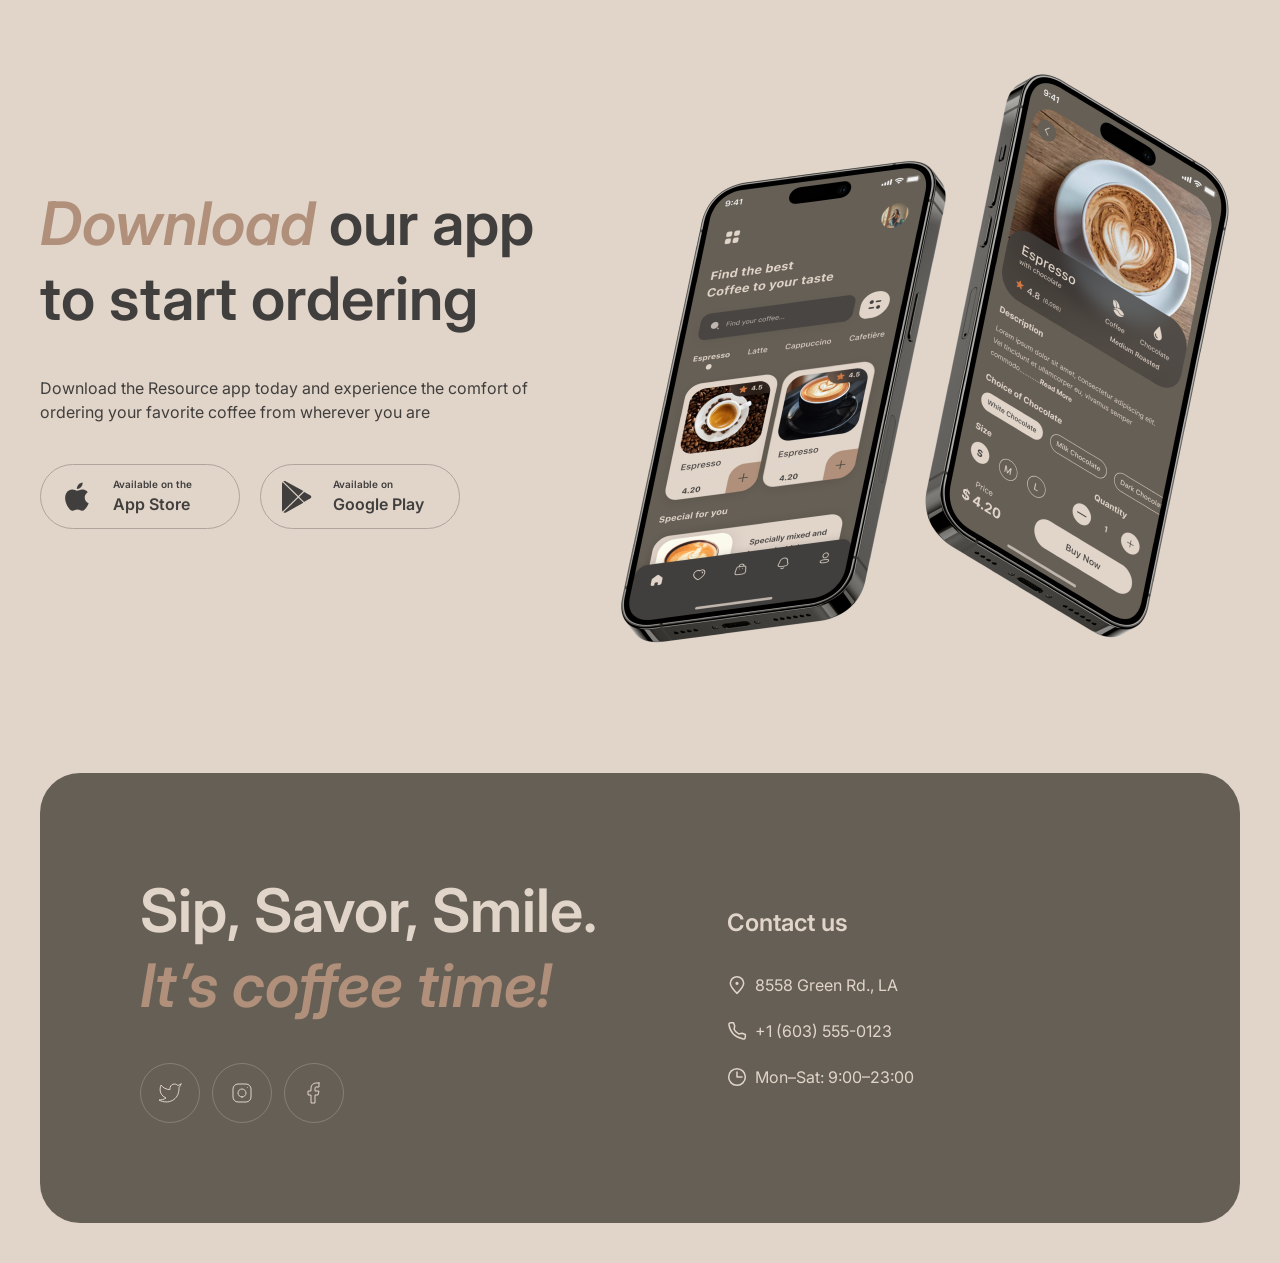
==== commit 51545c4b: "fix: style logo and toggle buttons for dark theme" ====
--- a/index.html
+++ b/index.html
@@ -45,16 +45,20 @@
         <div class="header__spacer"></div>
         <div class="header__controls">
           <button class="theme-toggle" aria-label="Toggle theme">
-            <img
-              src="assets/img/sun.svg"
-              alt=""
-              class="theme-icon theme-icon--sun"
-            />
-            <img
-              src="assets/img/moon.svg"
-              alt=""
-              class="theme-icon theme-icon--moon"
-            />
+            <span class="theme-icon">
+              <img
+                src="assets/img/sun.svg"
+                alt=""
+                class="theme-img theme-img--sun"
+              />
+            </span>
+            <span class="theme-icon">
+              <img
+                src="assets/img/moon.svg"
+                alt=""
+                class="theme-img theme-img--moon"
+              />
+            </span>
           </button>
 
           <a href="menu.html" class="menu-button">
--- a/style.css
+++ b/style.css
@@ -19,6 +19,10 @@
   --footer-text: #e1d4c9;
 }
 
+[data-theme="dark"] .logo {
+  content: url("assets/img/logo-dark.svg");
+}
+
 * {
   box-sizing: border-box;
   margin: 0;
@@ -222,9 +226,8 @@
 
 .theme-toggle {
   background: none;
-  border: 1px solid #c1b6ad;
+  border: 1px solid var(--border-color, #c1b6ad);
   border-radius: 100px;
-  gap: 8px;
   padding: 4px;
   width: 82px;
   height: 40px;
@@ -232,21 +235,12 @@
   display: flex;
   align-items: center;
   justify-content: space-between;
-  transition: var(--transition);
+  transition: var(--transition, 0.3s ease);
 }
 
 .theme-toggle:hover {
   border-color: var(--text-color);
   transform: scale(1.03);
-}
-
-.menu-icon,
-.btn__icon,
-.contacts-list__icon,
-.store-btn__icon,
-.socials__icon {
-  width: 20px;
-  height: 20px;
 }
 
 .theme-icon {
@@ -254,18 +248,53 @@
   height: 32px;
   border-radius: 50%;
   padding: 6px;
-  transition: var(--transition);
-}
-
-[data-theme="light"] .theme-icon--sun,
-:root:not([data-theme="dark"]) .theme-icon--sun {
-  background-color: var(--accent-color);
-}
-
-[data-theme="dark"] .theme-icon--moon {
-  background-color: var(--accent-color);
-}
-
+  transition:
+    background-color 0.3s ease,
+    fill 0.3s ease;
+  display: flex;
+  align-items: center;
+  justify-content: center;
+}
+
+html[data-theme="light"] .theme-toggle .theme-icon:first-child,
+html:not([data-theme="dark"]) .theme-toggle .theme-icon:first-child {
+  background-color: #b0907a;
+}
+
+html[data-theme="light"] .theme-toggle .theme-icon:last-child,
+html:not([data-theme="dark"]) .theme-toggle .theme-icon:last-child {
+  background-color: transparent;
+}
+
+html[data-theme="dark"] .theme-toggle .theme-icon:first-child {
+  background-color: transparent;
+}
+
+html[data-theme="dark"] .theme-toggle .theme-icon:last-child {
+  background-color: #5c544d;
+}
+
+html[data-theme="light"] .theme-toggle:hover .theme-icon:last-child,
+html:not([data-theme="dark"]) .theme-toggle:hover .theme-icon:last-child {
+  background-color: #5c544d;
+}
+
+html[data-theme="dark"] .theme-toggle:hover .theme-icon:first-child {
+  background-color: #b0907a;
+}
+
+html[data-theme="light"]
+  .theme-toggle:hover
+  .theme-icon:last-child
+  .theme-img--moon,
+html:not([data-theme="dark"])
+  .theme-toggle:hover
+  .theme-icon:last-child
+  .theme-img--moon,
+html[data-theme="dark"] .theme-toggle .theme-icon:last-child .theme-img--moon {
+  filter: brightness(0) saturate(100%) invert(91%) sepia(8%) saturate(350%)
+    hue-rotate(345deg) brightness(95%) contrast(90%);
+}
 .hero {
   padding: 20px 40px 40px 40px;
 }
@@ -531,10 +560,6 @@
   }
 }
 
-.mobile-app {
-  padding: 100px 0;
-}
-
 .mobile-app__container {
   display: flex;
   justify-content: space-between;
@@ -547,14 +572,16 @@
 }
 
 .mobile-app__title {
-  font-size: 40px;
+  font-size: 60px;
   font-weight: 600;
   margin-bottom: 40px;
+  line-height: 1.25;
 }
 
 .mobile-app__title-accent {
   font-style: italic;
-  font-weight: 400;
+  font-weight: 600;
+  color: #b0907a;
 }
 
 .mobile-app__description {
@@ -568,9 +595,10 @@
 }
 
 .store-btn {
-  display: flex;
-  align-items: center;
-  gap: 14px;
+  width: 200px;
+  display: flex;
+  align-items: center;
+  gap: 20px;
   border: 1px solid var(--text-light);
   padding: 12px 20px;
   border-radius: 100px;
@@ -593,11 +621,18 @@
 
 .store-btn__small {
   font-size: 10px;
+  font-weight: 600;
 }
 
 .store-btn__large {
   font-size: 16px;
   font-weight: 600;
+}
+
+.store-btn__icon {
+  width: 32px;
+  height: 32px;
+  object-fit: contain;
 }
 
 .mobile-app__images {
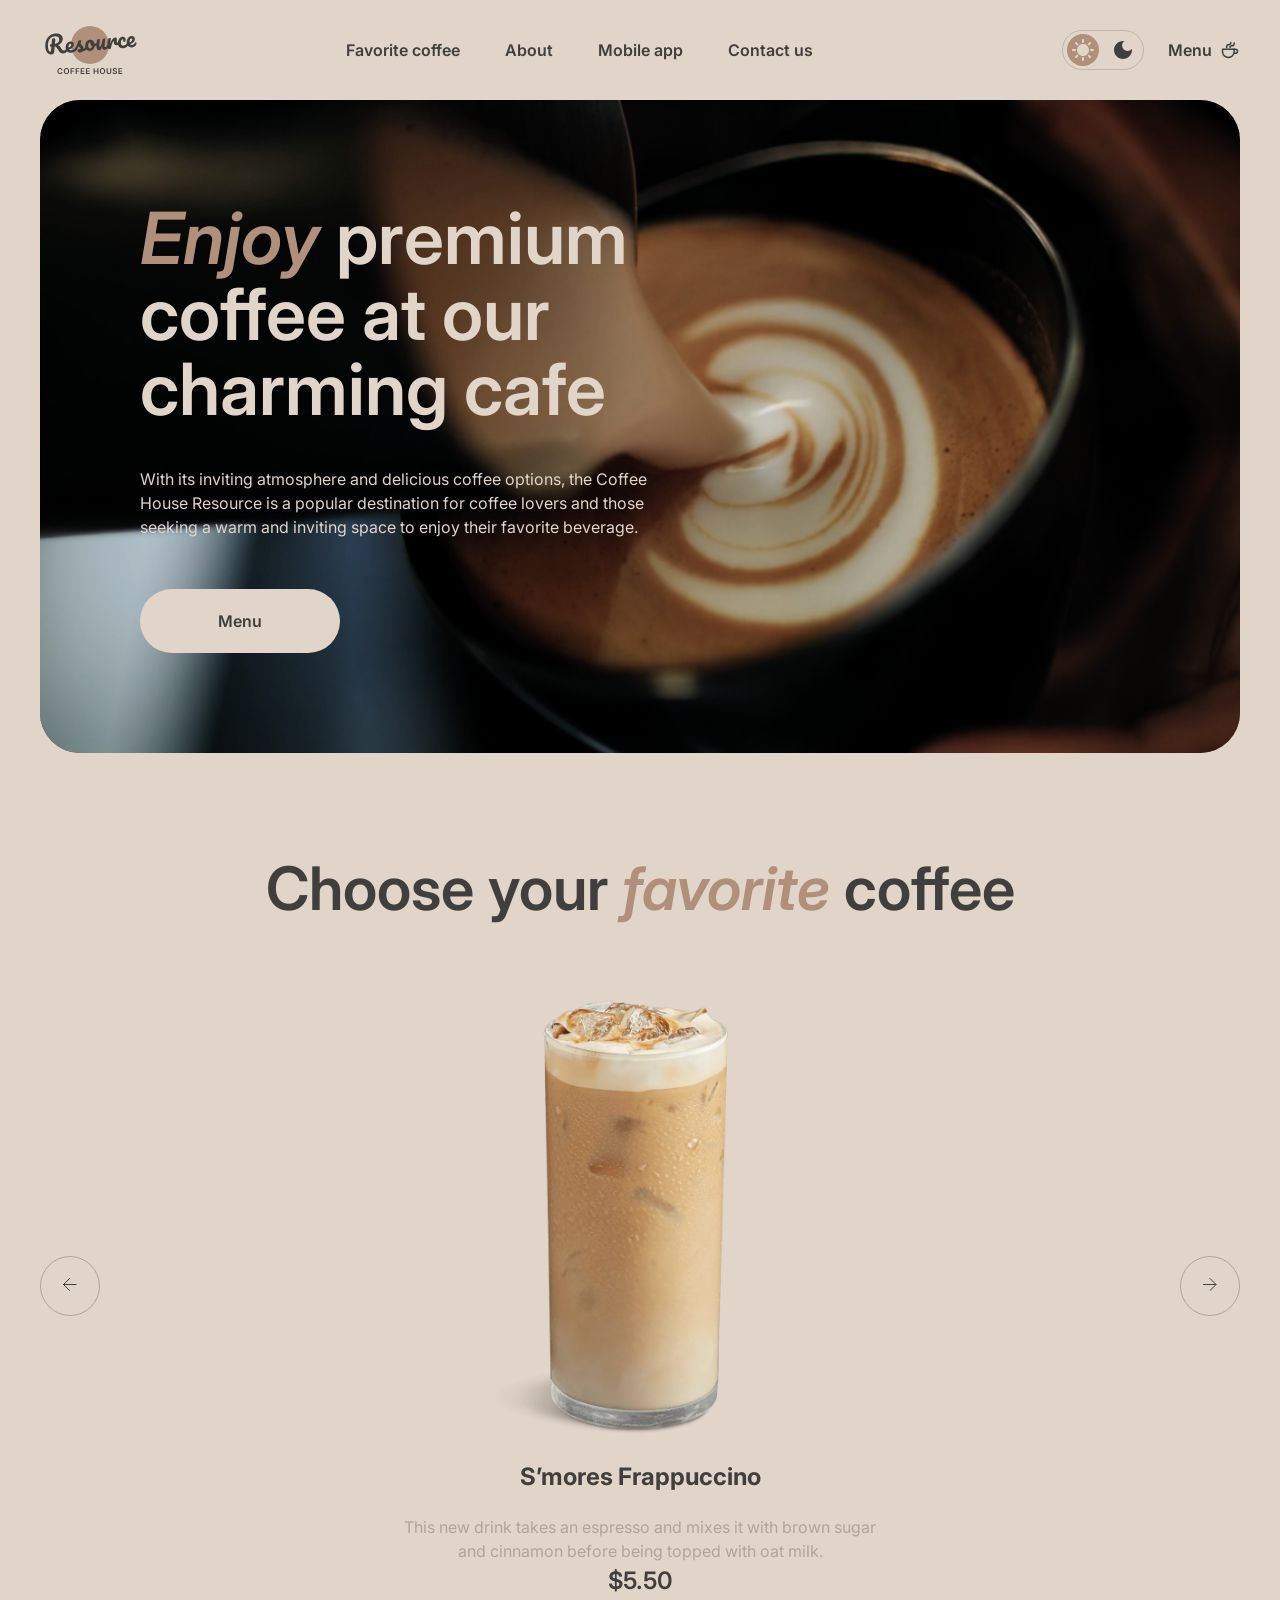
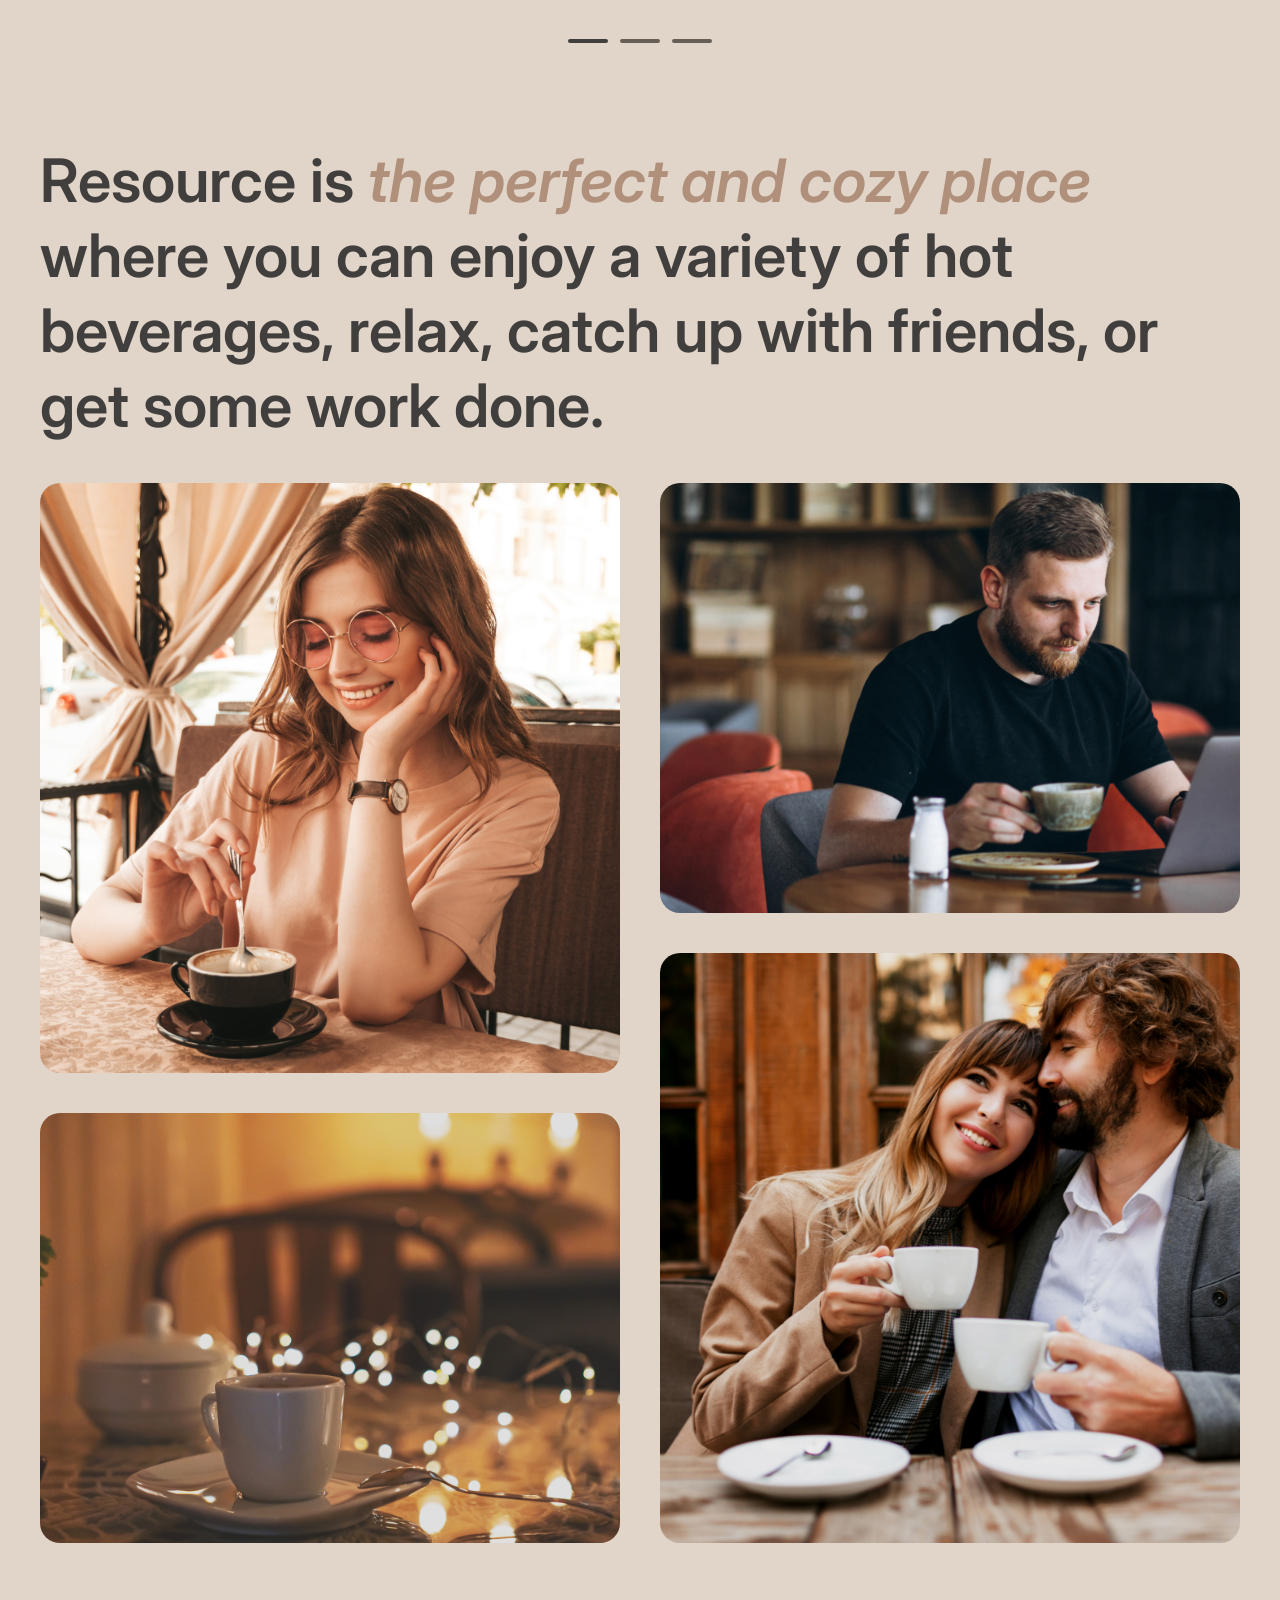
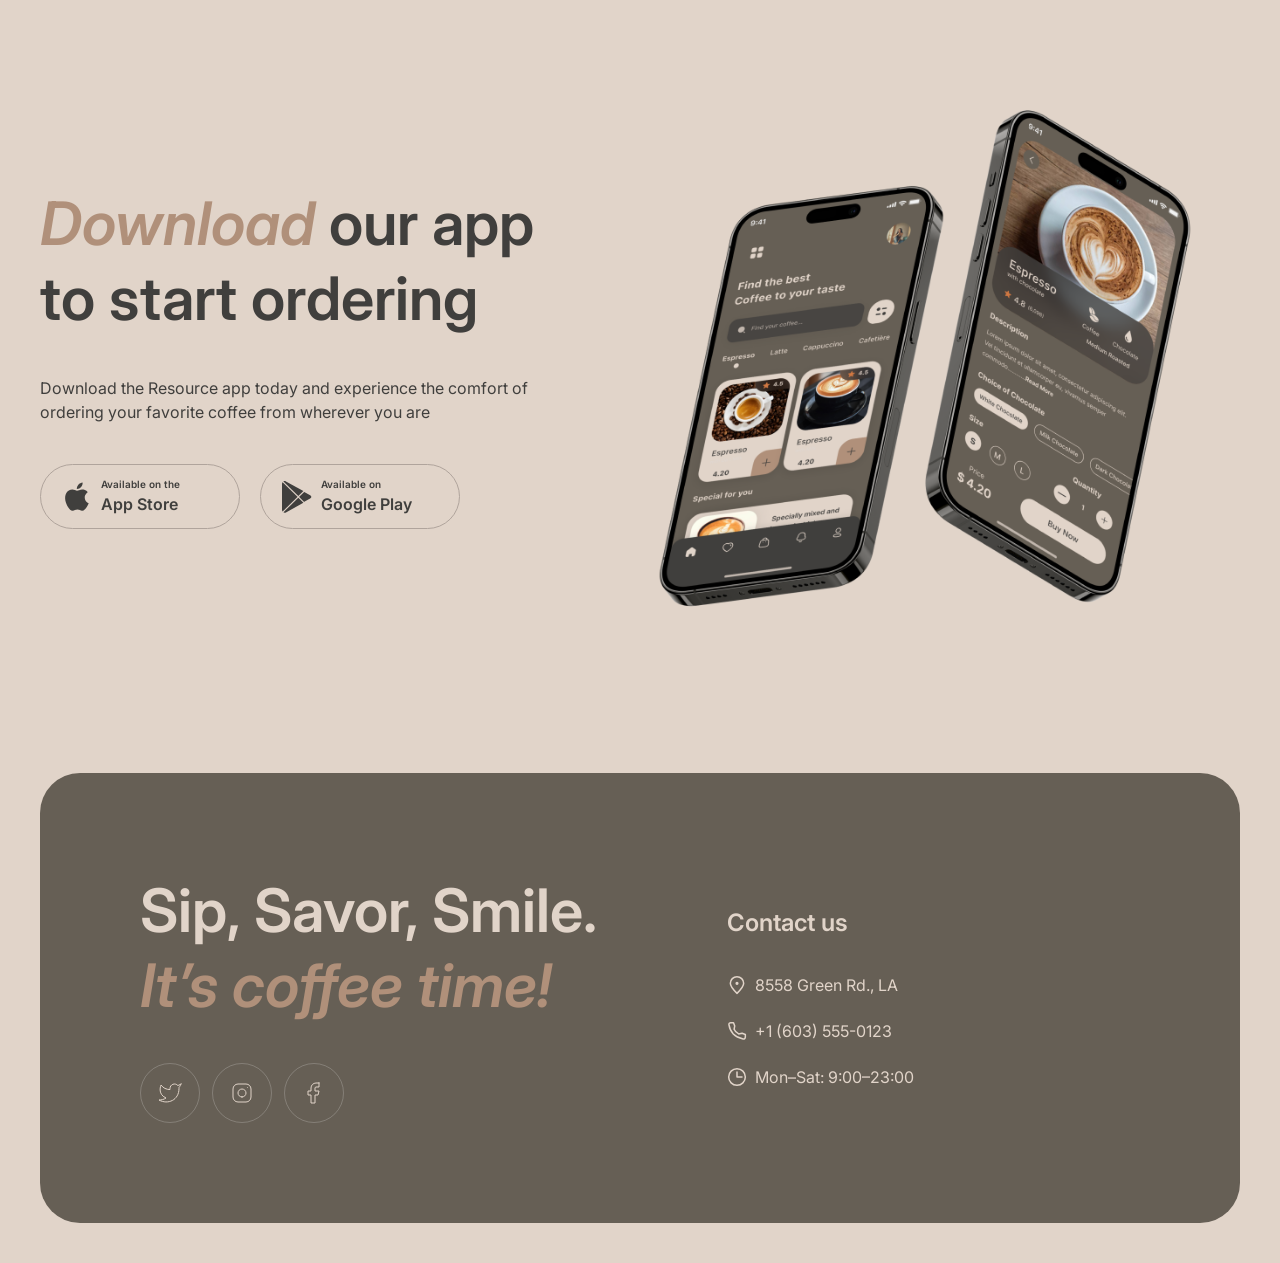
==== commit a0d31c48: "fix: update mobile layout 380px device width" ====
--- a/index.html
+++ b/index.html
@@ -216,18 +216,18 @@
               </div>
               <div class="about__img-wrap about__img-wrap--small">
                 <img
+                  src="assets/img/about2.png"
+                  alt="Man working at a laptop in a cafe"
+                  class="about__img"
+                />
+              </div>
+            </div>
+
+            <div class="about__col">
+              <div class="about__img-wrap about__img-wrap--small">
+                <img
                   src="assets/img/about3.png"
                   alt="Cozy cafe interior with lights"
-                  class="about__img"
-                />
-              </div>
-            </div>
-
-            <div class="about__col">
-              <div class="about__img-wrap about__img-wrap--small">
-                <img
-                  src="assets/img/about2.png"
-                  alt="Man working at a laptop in a cafe"
                   class="about__img"
                 />
               </div>
--- a/style.css
+++ b/style.css
@@ -31,6 +31,14 @@
 
 html {
   scroll-behavior: smooth;
+}
+
+html,
+body {
+  overflow-x: hidden;
+  max-width: 100vw;
+  margin: 0;
+  padding: 0;
 }
 
 body {
@@ -328,6 +336,10 @@
   color: #fff;
 }
 
+h1 {
+  font-size: 72px;
+}
+
 .hero__title {
   font-size: 72px;
   line-height: 1.05;
@@ -423,6 +435,11 @@
   transform: scale(1.05);
 }
 
+.slider__btn:hover .slider__icon {
+  filter: brightness(0) saturate(100%) invert(91%) sepia(8%) saturate(350%)
+    hue-rotate(345deg) brightness(95%) contrast(90%);
+}
+
 .slider__wrapper {
   flex: 1;
   max-width: 480px;
@@ -552,11 +569,20 @@
 @media (max-width: 768px) {
   .about__grid {
     grid-template-columns: 1fr;
+    gap: 20px;
+  }
+
+  .about__col:nth-child(1) .about__img-wrap:nth-child(2),
+  .about__col:nth-child(2) .about__img-wrap:nth-child(1) {
+    display: none;
   }
 
   .about__img-wrap--big .about__img,
   .about__img-wrap--small .about__img {
-    height: 350px;
+    height: auto;
+    width: 100%;
+    aspect-ratio: 1 / 1;
+    object-fit: cover;
   }
 }
 
@@ -565,6 +591,7 @@
   justify-content: space-between;
   align-items: center;
   border-radius: 40px;
+  padding-left: 40px;
 }
 
 .mobile-app__content {
@@ -598,7 +625,7 @@
   width: 200px;
   display: flex;
   align-items: center;
-  gap: 20px;
+  gap: 8px;
   border: 1px solid var(--text-light);
   padding: 12px 20px;
   border-radius: 100px;
@@ -613,6 +640,11 @@
   box-shadow: 0 4px 12px rgba(0, 0, 0, 0.1);
 }
 
+.store-btn:hover .store-btn__icon {
+  filter: brightness(0) saturate(100%) invert(91%) sepia(8%) saturate(350%)
+    hue-rotate(345deg) brightness(95%) contrast(90%);
+}
+
 .store-btn__text {
   display: flex;
   flex-direction: column;
@@ -642,6 +674,7 @@
   align-items: center;
   flex-shrink: 0;
   justify-content: center;
+  padding: 0 40px;
 }
 
 .mobile-app__phones-img {
@@ -765,36 +798,281 @@
   }
 
   .hero__container {
-    padding: 40px;
-    min-height: 480px;
-  }
-
-  .hero__title {
-    font-size: 42px;
-  }
-
-  .about__grid {
-    grid-template-columns: 1fr;
+    padding: 60px;
+    min-height: unset;
+    aspect-ratio: 1 / 1;
+  }
+
+  .hero__title,
+  .hero__title-accent {
+    font-size: 72px;
   }
 
   .mobile-app__container {
     flex-direction: column;
     padding: 40px;
+    gap: 40px;
+  }
+
+  .mobile-app__content {
+    text-align: left !important;
+    display: flex;
+    flex-direction: column;
+    align-items: flex-start !important;
+    width: 100% !important;
+    max-width: 100% !important;
+    padding: 0 !important;
+  }
+
+  .mobile-app__title,
+  .mobile-app__description {
+    text-align: left !important;
+    width: 100% !important;
+    margin-left: 0 !important;
+    margin-right: 0 !important;
+  }
+
+  .mobile-app__stores {
+    justify-content: flex-start !important;
+    width: 100% !important;
+  }
+
+  .mobile-app__images {
+    width: 100%;
+    height: auto;
+    padding: 0 40px;
+  }
+
+  .footer {
+    margin-bottom: 40px;
   }
 
   .footer__container {
     flex-direction: column;
     padding: 40px;
+    gap: 40px;
+    align-items: flex-start;
+  }
+
+  .footer__col--contacts {
+    padding-top: 0;
+    align-items: flex-start;
   }
 }
 
 @media (max-width: 380px) {
+  .hero {
+    padding: 20px 16px;
+  }
+
+  .hero__container {
+    width: 100%;
+    max-width: 348px;
+    min-height: 552px;
+    padding: 60px 16px;
+    aspect-ratio: auto;
+    gap: 60px;
+  }
+
+  .hero__title,
+  .hero__title-accent,
+  h1 {
+    font-size: 42px;
+    line-height: 1.15;
+  }
+
+  .hero__description {
+    font-size: 16px;
+    line-height: 150%;
+    margin-bottom: 50px;
+    color: #e1d4c9;
+    opacity: 0.85;
+  }
+
+  .favorite-coffee__title,
+  .about__title,
+  .mobile-app__title,
+  .footer__title {
+    font-size: 32px;
+  }
+
+  .about__grid {
+    grid-template-columns: 1fr;
+  }
+
+  .mobile-app__container {
+    flex-direction: column;
+    padding: 20px;
+    gap: 30px;
+  }
+
+  .footer__container {
+    flex-direction: column;
+    padding: 20px;
+  }
+
   .container {
-    padding: 0 16px;
-  }
-
-  .hero__title {
+    padding: 0 12px;
+  }
+
+  .slider__btn {
+    display: none;
+  }
+
+  .slider__img-wrap,
+  .slider__img-wrap img {
+    width: 100%;
+    max-width: 348px;
+    height: auto;
+    max-height: 348px;
+    aspect-ratio: 1 / 1;
+    object-fit: contain;
+  }
+
+  .slider__item-text {
+    font-weight: 300;
+    color: #403f3d;
+    line-height: 1.4;
+    margin-bottom: 16px;
+  }
+
+  .slider__pagination {
+    display: flex;
+    gap: 8px;
+    justify-content: center;
+    align-items: center;
+    margin-top: 16px;
+  }
+
+  .slider__dot {
+    width: 40px;
+    height: 3px;
+    background-color: rgba(0, 0, 0, 0.2);
+    border-radius: 2px;
+    border: none;
+    padding: 0;
+    transition: background-color 0.3s ease;
+  }
+
+  .slider__dot--active {
+    background-color: #3b302a;
+  }
+
+  .about__img-wrap--big .about__img,
+  .about__img-wrap--small .about__img {
+    width: 348px !important;
+    height: 590px !important;
+    max-width: 100%;
+    object-fit: cover;
+    aspect-ratio: auto !important;
+  }
+
+  .about__col {
+    gap: 40px !important;
+  }
+
+  .mobile-app {
+    padding-top: 0;
+    padding-bottom: 0;
+  }
+
+  .mobile-app__container {
+    flex-direction: column;
+    padding: 20px 16px;
+    gap: 30px;
+    align-items: flex-start;
+  }
+
+  .mobile-app__content {
+    width: 100%;
+    max-width: 100%;
+    text-align: left;
+    display: flex;
+    flex-direction: column;
+    align-items: flex-start;
+    padding: 0;
+  }
+
+  .mobile-app__title {
     font-size: 32px;
+    line-height: 1.25;
+    margin-bottom: 16px;
+  }
+
+  .mobile-app__description {
+    font-size: 14px;
+    font-weight: 300;
+    opacity: 0.85;
+    margin-bottom: 24px;
+  }
+
+  .mobile-app__stores {
+    display: flex;
+    flex-direction: column;
+    gap: 12px;
+    align-items: flex-start;
+    width: 100%;
+  }
+
+  .store-btn {
+    width: 200px;
+    padding: 10px 16px;
+  }
+
+  .mobile-app__images {
+    width: 100%;
+    height: auto;
+    padding: 0;
+    display: flex;
+    justify-content: center;
+  }
+
+  .mobile-app__phones-img {
+    width: 100%;
+    height: auto;
+    max-width: 348px;
+    object-fit: contain;
+  }
+
+  .footer {
+    margin-left: 0;
+    margin-right: 0;
+    margin-top: 60px;
+    padding-bottom: 20px;
+    padding-left: 16px;
+    padding-right: 16px;
+  }
+
+  .footer__container {
+    width: 100%;
+    max-width: 348px;
+    margin: 0 auto;
+    flex-direction: column;
+    padding: 40px 20px;
+    gap: 40px;
+    align-items: flex-start;
+  }
+
+  .footer__title,
+  .footer__title-accent {
+    font-size: 32px;
+    line-height: 1.25;
+    margin-bottom: 20px;
+  }
+
+  .footer__subtitle {
+    font-size: 20px;
+    margin-bottom: 20px;
+  }
+
+  .footer__col--contacts {
+    padding-top: 0;
+    width: 100%;
+  }
+
+  .contacts-list {
+    gap: 16px;
+    width: 100%;
   }
 }
 
@@ -961,3 +1239,28 @@
     grid-template-columns: 1fr;
   }
 }
+
+.show-more-btn {
+  display: block;
+  margin: 50px auto 0;
+  padding: 16px 36px;
+  font-size: 24px;
+  font-weight: 400;
+  background-color: var(--accent-color, #b0907a);
+  color: #fff;
+  border: none;
+  border-radius: 100px;
+  cursor: pointer;
+  transition:
+    opacity 0.3s ease,
+    transform 0.2s ease;
+}
+
+.show-more-btn:hover {
+  opacity: 0.85;
+  transform: scale(1.02);
+}
+
+.show-more-btn.hidden {
+  display: none !important;
+}
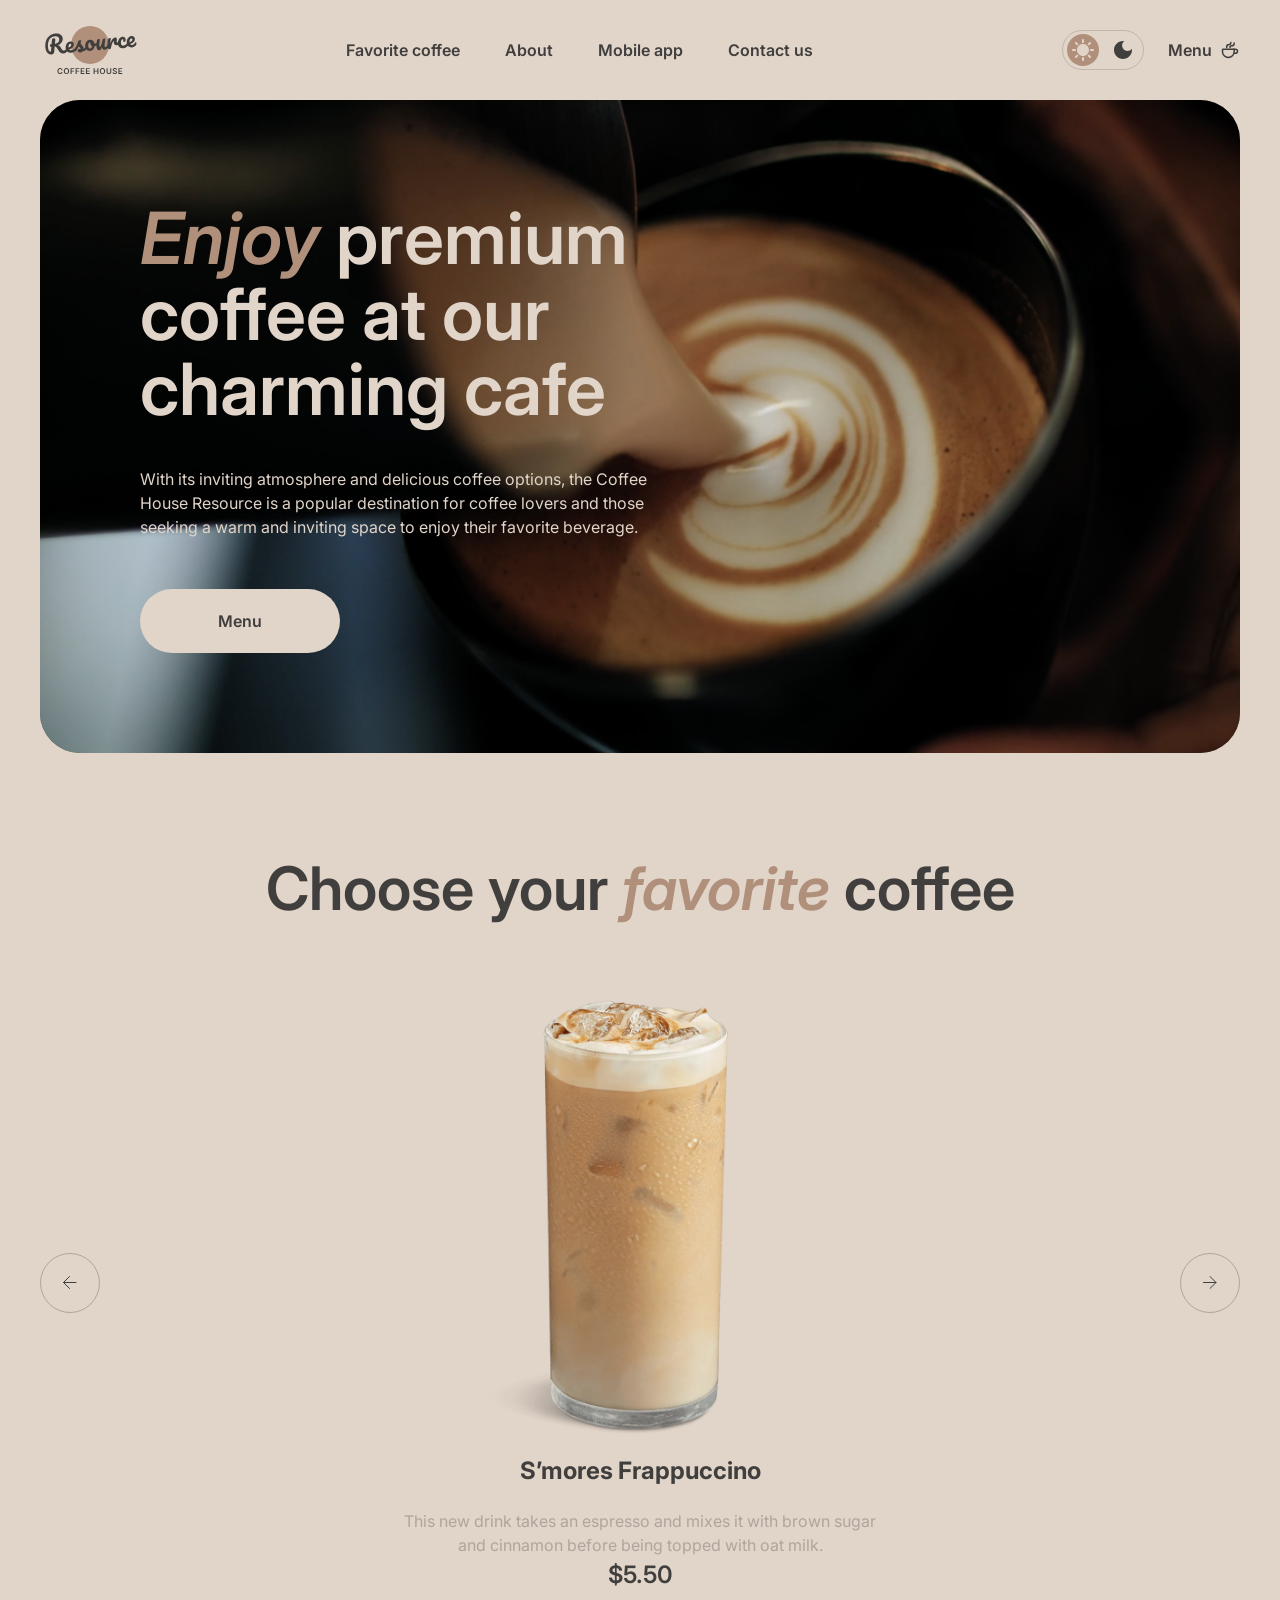
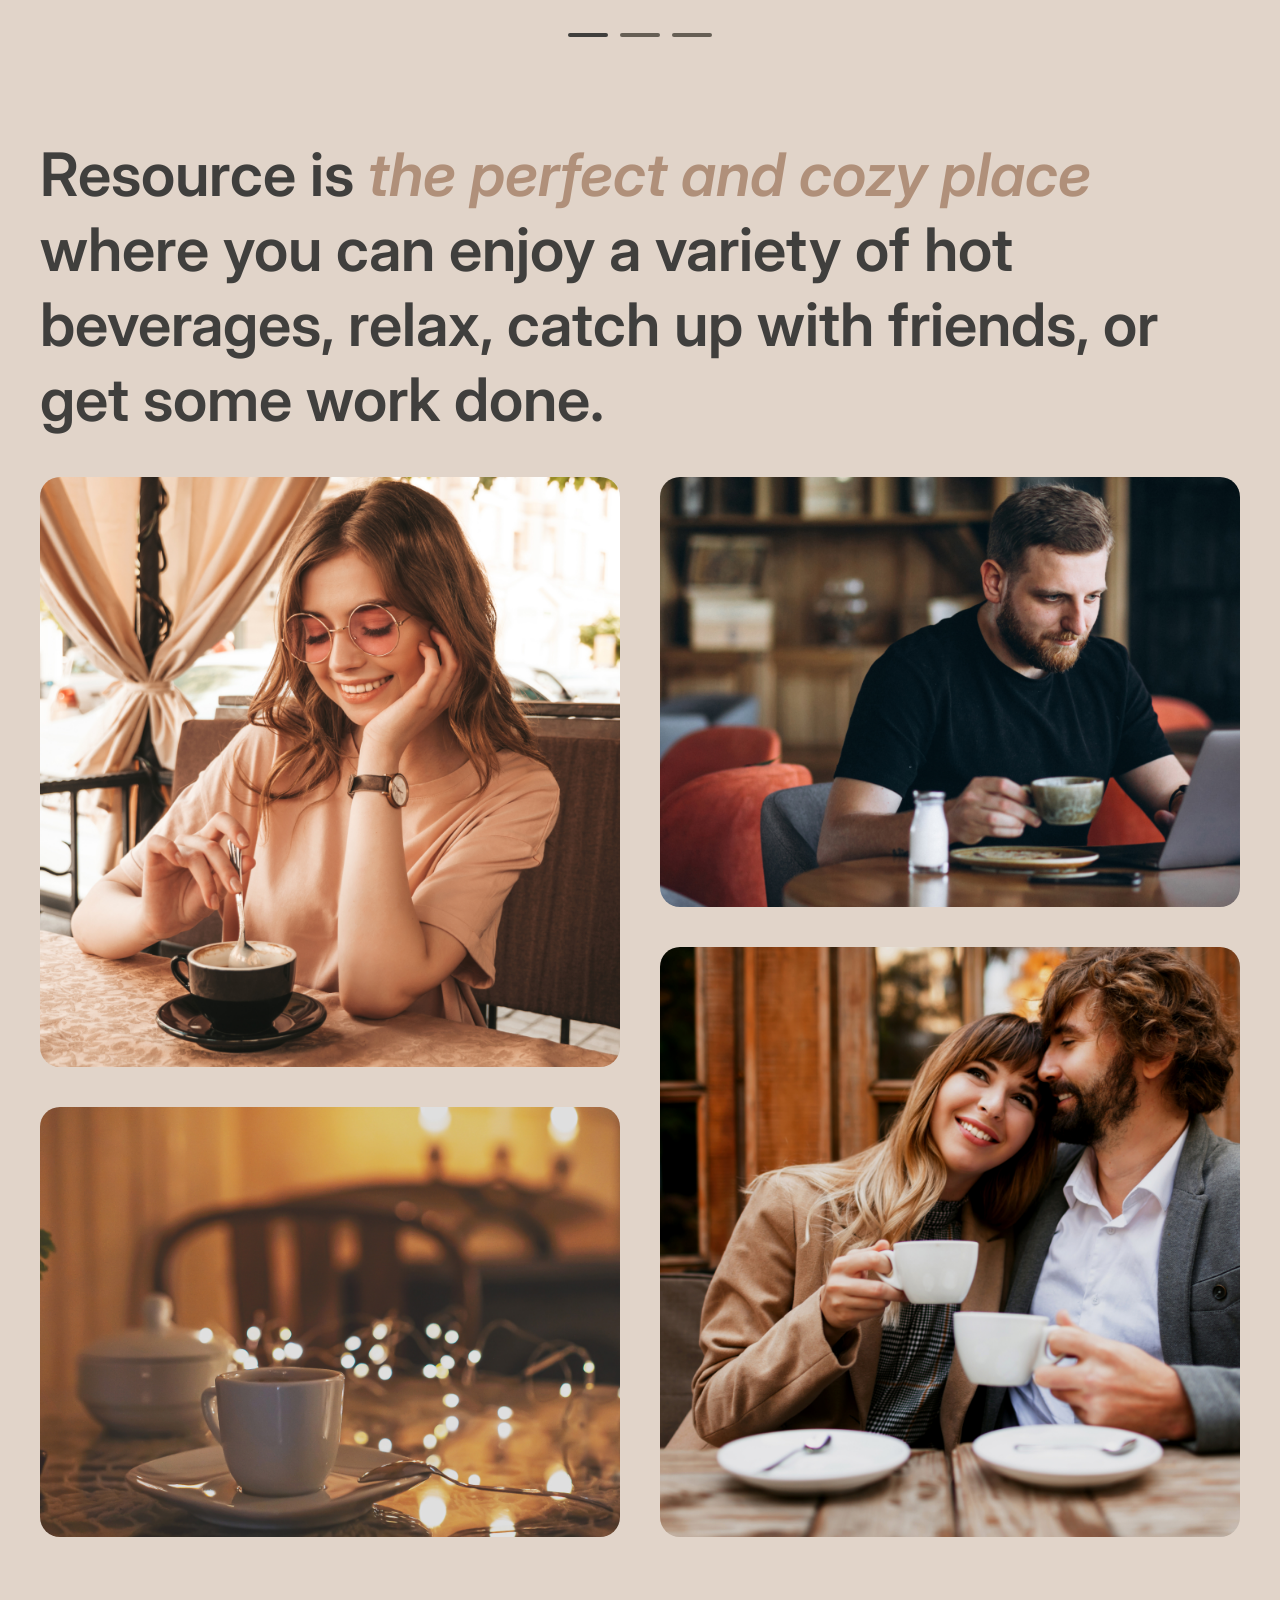
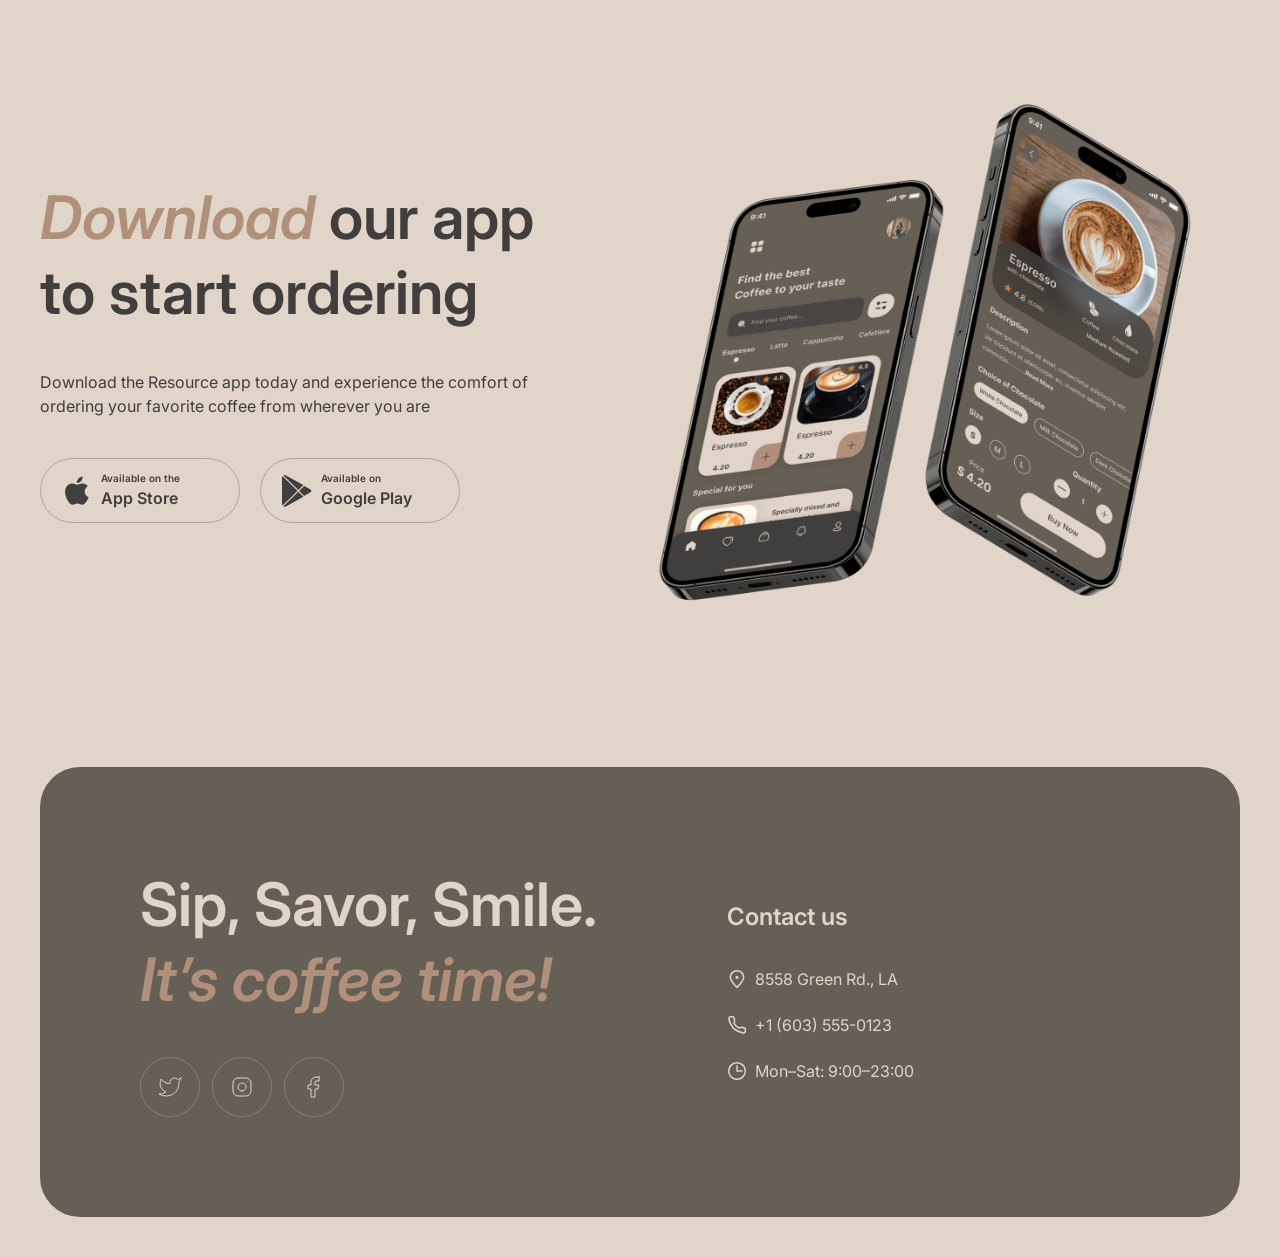
==== commit 13816219: "feat: implement slider logic" ====
--- a/index.html
+++ b/index.html
@@ -64,7 +64,12 @@
           <a href="menu.html" class="menu-button">
             <span class="menu-text">Menu</span>
             <img src="assets/img/coffee-cup.svg" alt="" class="menu-icon-img" />
-            <img src="assets/img/burger.svg" alt="" class="burger-icon" />
+            <img src="assets/img/burger.svg" alt="Menu" class="burger-icon" />
+            <img
+              src="assets/img/close.svg"
+              alt="Close Menu"
+              class="icon-close"
+            />
           </a>
         </div>
       </div>
@@ -121,57 +126,59 @@
             </button>
 
             <div class="slider__wrapper">
-              <div class="slider__item slider__item--active">
-                <div class="slider__img-wrap">
-                  <img
-                    src="assets/img/coffeeslider1.png"
-                    alt="S'mores Frappuccino"
-                    class="slider__img"
-                  />
+              <div class="slider__track">
+                <div class="slider__item slider__item--active">
+                  <div class="slider__img-wrap">
+                    <img
+                      src="assets/img/coffeeslider1.png"
+                      alt="S'mores Frappuccino"
+                      class="slider__img"
+                    />
+                  </div>
+                  <div class="slider__content">
+                    <h3 class="slider__item-title">S’mores Frappuccino</h3>
+                    <p class="slider__item-text">
+                      This new drink takes an espresso and mixes it with brown
+                      sugar and cinnamon before being topped with oat milk.
+                    </p>
+                    <span class="slider__price">$5.50</span>
+                  </div>
                 </div>
-                <div class="slider__content">
-                  <h3 class="slider__item-title">S’mores Frappuccino</h3>
-                  <p class="slider__item-text">
-                    This new drink takes an espresso and mixes it with brown
-                    sugar and cinnamon before being topped with oat milk.
-                  </p>
-                  <span class="slider__price">$5.50</span>
+
+                <div class="slider__item">
+                  <div class="slider__img-wrap">
+                    <img
+                      src="assets/img/coffeeslider2.png"
+                      alt="Caramel Macchiato"
+                      class="slider__img"
+                    />
+                  </div>
+                  <div class="slider__content">
+                    <h3 class="slider__item-title">Caramel Macchiato</h3>
+                    <p class="slider__item-text">
+                      Fragrant and unique classic espresso with rich
+                      caramel-peanut syrup, with cream under whipped thick foam.
+                    </p>
+                    <span class="slider__price">$5.00</span>
+                  </div>
                 </div>
-              </div>
-
-              <div class="slider__item">
-                <div class="slider__img-wrap">
-                  <img
-                    src="assets/img/coffeeslider2.png"
-                    alt="Caramel Macchiato"
-                    class="slider__img"
-                  />
-                </div>
-                <div class="slider__content">
-                  <h3 class="slider__item-title">Caramel Macchiato</h3>
-                  <p class="slider__item-text">
-                    Fragrant and unique classic espresso with rich
-                    caramel-peanut syrup, with cream under whipped thick foam.
-                  </p>
-                  <span class="slider__price">$5.00</span>
-                </div>
-              </div>
-
-              <div class="slider__item">
-                <div class="slider__img-wrap">
-                  <img
-                    src="assets/img/coffeeslider3.png"
-                    alt="Ice coffee"
-                    class="slider__img"
-                  />
-                </div>
-                <div class="slider__content">
-                  <h3 class="slider__item-title">Ice coffee</h3>
-                  <p class="slider__item-text">
-                    A popular summer drink that tones and invigorates. Prepared
-                    from coffee, milk and ice.
-                  </p>
-                  <span class="slider__price">$4.50</span>
+
+                <div class="slider__item">
+                  <div class="slider__img-wrap">
+                    <img
+                      src="assets/img/coffeeslider3.png"
+                      alt="Ice coffee"
+                      class="slider__img"
+                    />
+                  </div>
+                  <div class="slider__content">
+                    <h3 class="slider__item-title">Ice coffee</h3>
+                    <p class="slider__item-text">
+                      A popular summer drink that tones and invigorates.
+                      Prepared from coffee, milk and ice.
+                    </p>
+                    <span class="slider__price">$4.50</span>
+                  </div>
                 </div>
               </div>
             </div>
--- a/style.css
+++ b/style.css
@@ -187,13 +187,52 @@
   object-fit: contain;
 }
 
-.burger-icon {
+.burger-icon,
+.icon-close {
   display: none;
+  width: 24px;
+  height: 24px;
+  object-fit: contain;
 }
 
 @media (max-width: 768px) {
   .nav {
-    display: none;
+    position: fixed;
+    top: 0;
+    left: -100%;
+    width: 100vw;
+    height: 100vh;
+    background-color: var(--bg-color);
+    display: flex;
+    flex-direction: column;
+    justify-content: center;
+    align-items: center;
+    gap: 30px;
+    padding-top: 60px;
+    transition: left 0.4s ease-in-out;
+    z-index: 1000;
+    box-shadow: 0 10px 20px rgba(0, 0, 0, 0.05);
+  }
+
+  body.menu-open .nav,
+  .nav.open {
+    left: 0;
+  }
+
+  .nav__list {
+    flex-direction: column;
+    align-items: center;
+    gap: 30px;
+  }
+
+  .nav__link {
+    font-size: 24px;
+    font-weight: 600;
+    padding: 0;
+  }
+
+  .menu-button.active .burger-icon {
+    content: url("assets/img/close.svg");
   }
 
   .menu-button {
@@ -229,6 +268,56 @@
     height: 20px;
     object-fit: contain;
     pointer-events: none;
+  }
+
+  .menu-button.active .burger-icon,
+  .menu-button.open .burger-icon {
+    display: none;
+  }
+
+  .menu-button.active .icon-close,
+  .menu-button.open .icon-close {
+    display: block;
+  }
+
+  .slider__btn {
+    display: none;
+  }
+
+  .slider__img-wrap,
+  .slider__img-wrap img {
+    width: 100%;
+    max-width: 348px;
+    height: auto;
+    max-height: 348px;
+    aspect-ratio: 1 / 1;
+    object-fit: contain;
+  }
+
+  .slider__item-text {
+    font-weight: 300;
+    color: #403f3d;
+    line-height: 1.4;
+    margin-bottom: 16px;
+  }
+
+  .slider__pagination {
+    display: flex;
+    gap: 8px;
+    justify-content: center;
+    align-items: center;
+    margin-top: 16px;
+  }
+
+  .slider__dot {
+    width: 40px;
+    height: 3px;
+    background-color: rgba(0, 0, 0, 0.2);
+    border-radius: 2px;
+  }
+
+  .slider__dot--active {
+    background-color: #3b302a;
   }
 }
 
@@ -425,6 +514,9 @@
   background: none;
   cursor: pointer;
   flex-shrink: 0;
+  display: flex;
+  align-items: center;
+  justify-content: center;
   transition: var(--transition);
 }
 
@@ -444,16 +536,33 @@
   flex: 1;
   max-width: 480px;
   overflow: hidden;
+  position: relative;
+}
+
+.slider__track {
+  display: flex;
+  transition: transform 0.4s ease-in-out;
 }
 
 .slider__item {
-  display: none;
+  flex: 0 0 100%;
+  display: flex;
   flex-direction: column;
   align-items: center;
 }
 
-.slider__item--active {
-  display: flex;
+.slider__content {
+  width: 100%;
+  display: flex;
+  flex-direction: column;
+  align-items: center;
+  text-align: center;
+}
+
+.slider__img-wrap {
+  width: 100%;
+  display: flex;
+  justify-content: center;
 }
 
 .slider__img-wrap img {
@@ -486,13 +595,16 @@
   display: flex;
   justify-content: center;
   gap: 12px;
+  margin-top: 16px;
 }
 
 .slider__dot {
   width: 40px;
   height: 4px;
-  background-color: var(--card-bg);
+  background-color: var(--card-bg, rgba(0, 0, 0, 0.2));
   border-radius: 4px;
+  border: none;
+  padding: 0;
   transition: var(--transition);
   cursor: pointer;
 }
@@ -502,7 +614,7 @@
 }
 
 .slider__dot--active {
-  background-color: var(--text-color);
+  background-color: var(--text-color, #3b302a);
 }
 
 .about {
@@ -789,8 +901,28 @@
 }
 
 @media (max-width: 768px) {
+  .header__container {
+    position: relative;
+  }
+
   .nav {
-    display: none;
+    position: fixed;
+    top: 80px;
+    left: -100%;
+    width: 100vw;
+    height: calc(100vh - 80px);
+    background-color: var(--bg-color);
+    flex-direction: column;
+    justify-content: flex-start;
+    align-items: center;
+    padding-top: 60px;
+    transition: left 0.4s ease-in-out;
+    z-index: 1000;
+    box-shadow: 0 10px 20px rgba(0, 0, 0, 0.05);
+  }
+
+  body.menu-open .nav {
+    left: 0;
   }
 
   .menu-button {
@@ -843,10 +975,6 @@
     padding: 0 40px;
   }
 
-  .footer {
-    margin-bottom: 40px;
-  }
-
   .footer__container {
     flex-direction: column;
     padding: 40px;
@@ -1074,6 +1202,29 @@
     gap: 16px;
     width: 100%;
   }
+
+  .menu-grid {
+    grid-template-columns: 1fr !important;
+    gap: 20px;
+  }
+
+  .menu-page__title {
+    font-size: 34px !important;
+    line-height: 1.25;
+    margin-bottom: 20px;
+    text-align: left;
+  }
+
+  .menu-tabs {
+    justify-content: flex-start;
+    gap: 8px;
+    margin-bottom: 24px;
+  }
+
+  .menu-tab {
+    padding: 6px 12px;
+    font-size: 13px;
+  }
 }
 
 .menu-page {
@@ -1236,31 +1387,361 @@
   }
 
   .menu-grid {
-    grid-template-columns: 1fr;
-  }
-}
-
-.show-more-btn {
+    display: grid;
+    grid-template-columns: repeat(2, 1fr);
+    gap: 20px;
+  }
+
+  .menu-tab {
+    padding: 8px 16px;
+    font-size: 14px;
+  }
+
+  .menu-tabs {
+    gap: 10px;
+    margin-bottom: 30px;
+  }
+
+  .menu-page__title {
+    font-size: 60px;
+    line-height: 1.3;
+    margin-bottom: 40px;
+  }
+}
+
+.refresh-btn {
+  width: 60px;
+  height: 60px;
+  border-radius: 50%;
+  border: 1px solid #665f55;
+  background-color: transparent;
+  display: flex;
+  align-items: center;
+  justify-content: center;
+  cursor: pointer;
+  padding: 0;
+  margin: 40px auto 0;
+  transition: background-color 0.3s ease;
+}
+
+.refresh-btn:hover {
+  background-color: rgba(102, 95, 85, 0.1);
+}
+
+.refresh-icon {
+  width: 24px;
+  height: 24px;
+  object-fit: contain;
+}
+
+.modal-container {
+  display: none;
+  position: fixed;
+  top: 0;
+  left: 0;
+  width: 100%;
+  height: 100%;
+  background-color: rgba(0, 0, 0, 0.6);
+  justify-content: center;
+  align-items: center;
+  z-index: 1000;
+  padding: 10px;
+}
+
+.modal-container.open {
+  display: flex;
+}
+
+.modal {
+  background-color: var(--bg-color, #edebd9);
+  color: var(--text-color, #403f3d);
+  border-radius: 30px;
+  max-width: 680px;
+  width: 100%;
+  max-height: 95vh;
+  padding: 20px;
+  position: relative;
+  box-shadow: 0 10px 30px rgba(0, 0, 0, 0.2);
+  box-sizing: border-box;
+  overflow-y: auto;
+}
+
+.modal__inner {
+  display: flex;
+  gap: 20px;
+  align-items: flex-start;
+}
+
+.modal__img-wrap {
+  width: 260px;
+  height: 260px;
+  border-radius: 20px;
+  overflow: hidden;
+  flex-shrink: 0;
+}
+
+.modal__img {
+  width: 100%;
+  height: 100%;
+  object-fit: cover;
+}
+
+.modal__content {
+  flex: 1;
+  display: flex;
+  flex-direction: column;
+}
+
+.modal__title {
+  font-size: 22px;
+  font-weight: 600;
+  margin-bottom: 8px;
+  line-height: 1.2;
+}
+
+.modal__descr {
+  font-size: 14px;
+  line-height: 1.4;
+  margin-bottom: 12px;
+  color: var(--text-color);
+}
+
+.modal__param-title {
+  font-size: 14px;
+  margin-bottom: 6px;
   display: block;
-  margin: 50px auto 0;
-  padding: 16px 36px;
-  font-size: 24px;
-  font-weight: 400;
+}
+
+.modal__param-items {
+  display: flex;
+  flex-wrap: wrap;
+  gap: 6px;
+  margin-bottom: 12px;
+}
+
+.modal__param-btn {
+  display: inline-flex;
+  align-items: center;
+  gap: 6px;
+  background: transparent;
+  border: 1px solid var(--text-light, #c1b6ad);
+  border-radius: 100px;
+  padding: 6px 12px;
+  font-family: "Inter", sans-serif;
+  font-size: 14px;
+  color: var(--text-color);
+  cursor: pointer;
+  transition: all 0.2s ease-in-out;
+}
+
+.modal__param-btn span:first-child {
+  width: 20px;
+  height: 20px;
+  border-radius: 50%;
+  background-color: var(--bg-color);
+  border: 1px solid var(--text-light);
+  display: flex;
+  align-items: center;
+  justify-content: center;
+  font-size: 11px;
+  font-weight: 600;
+  transition: all 0.2s ease-in-out;
+}
+
+.modal__param-btn:hover {
+  border-color: var(--text-color);
+  background-color: rgba(64, 63, 61, 0.05);
+}
+
+.modal__param-btn.active {
+  background-color: var(--text-color);
+  color: var(--bg-color);
+  border-color: var(--text-color);
+}
+
+.modal__param-btn.active span:first-child {
   background-color: var(--accent-color, #b0907a);
   color: #fff;
+  border-color: var(--accent-color);
+}
+
+.modal__param-btn.active:hover {
+  opacity: 0.9;
+}
+
+.modal__total {
+  display: flex;
+  justify-content: space-between;
+  align-items: center;
+  font-size: 20px;
+  font-weight: 600;
+  margin-bottom: 10px;
+  border-top: 1px solid var(--text-light);
+  padding-top: 10px;
+}
+
+.modal__advice {
+  display: flex;
+  gap: 6px;
+  align-items: flex-start;
+  font-size: 9px;
+  line-height: 12px;
+  margin-bottom: 12px;
+  opacity: 0.8;
+}
+
+.modal__advice-icon {
+  flex-shrink: 0;
+  margin-top: 1px;
+  width: 14px;
+  height: 14px;
+}
+
+.modal__close-btn {
+  position: absolute;
+  top: 15px;
+  right: 15px;
+  width: 28px;
+  height: 28px;
   border: none;
+  background: transparent;
+  cursor: pointer;
+  transition: transform 0.2s ease;
+  z-index: 10;
+}
+
+.modal__close-btn:hover {
+  transform: scale(1.1);
+}
+
+.modal__close-btn::before,
+.modal__close-btn::after {
+  content: "";
+  position: absolute;
+  top: 13px;
+  left: 4px;
+  width: 20px;
+  height: 2px;
+  background-color: var(--text-color);
+}
+.modal__close-btn::before {
+  transform: rotate(45deg);
+}
+.modal__close-btn::after {
+  transform: rotate(-45deg);
+}
+
+.modal__close-action {
+  width: 100%;
+  padding: 12px;
   border-radius: 100px;
+  border: 1px solid var(--text-color);
+  background: transparent;
+  color: var(--text-color);
+  font-size: 15px;
+  font-weight: 600;
   cursor: pointer;
-  transition:
-    opacity 0.3s ease,
-    transform 0.2s ease;
-}
-
-.show-more-btn:hover {
-  opacity: 0.85;
-  transform: scale(1.02);
-}
-
-.show-more-btn.hidden {
-  display: none !important;
-}
+  transition: all 0.2s ease-in-out;
+}
+
+.modal__close-action:hover {
+  background-color: var(--text-color);
+  color: var(--bg-color);
+}
+
+@media (max-width: 380px) {
+  .modal-container {
+    padding: 0;
+  }
+
+  .modal {
+    max-width: calc(380px - 38px);
+    width: 100%;
+    margin: 0 auto;
+    padding: 0.75rem;
+    border-radius: 1.5rem;
+  }
+
+  .modal__inner {
+    display: flex;
+    flex-direction: column;
+    gap: 0;
+  }
+
+  .modal__img-wrap {
+    display: none !important;
+    width: 0 !important;
+    height: 0 !important;
+    margin: 0 !important;
+    padding: 0 !important;
+  }
+
+  .modal__title {
+    font-size: 1.125rem;
+    margin-bottom: 0.375rem;
+    padding-right: 1.25rem;
+  }
+  .modal__descr {
+    font-size: 0.75rem;
+    margin-bottom: 0.5rem;
+  }
+  .modal__param-title {
+    font-size: 0.75rem;
+    margin-bottom: 0.25rem;
+  }
+  .modal__param-items {
+    margin-bottom: 0.5rem;
+  }
+  .modal__param-btn {
+    padding: 0.3125rem 0.625rem;
+    font-size: 0.8125rem;
+  }
+  .modal__total {
+    font-size: 1.125rem;
+    margin-bottom: 0.5rem;
+    padding-top: 0.5rem;
+  }
+  .modal__advice {
+    font-size: 0.5rem;
+    line-height: 0.6875rem;
+    margin-bottom: 0.5rem;
+  }
+  .modal__close-action {
+    padding: 0.625rem;
+    font-size: 0.875rem;
+  }
+}
+
+@media (max-width: 768px) {
+  .modal {
+    max-width: 500px;
+    padding: 1.25rem;
+  }
+  .modal__inner {
+    display: flex;
+    gap: 1rem;
+  }
+  .modal__img-wrap {
+    display: block;
+    width: 11.25rem;
+    height: 11.25rem;
+  }
+  .modal__title {
+    font-size: 1.125rem;
+  }
+  .modal__descr {
+    font-size: 0.8125rem;
+    margin-bottom: 0.5rem;
+  }
+  .modal__param-items {
+    margin-bottom: 0.5rem;
+  }
+  .modal__total {
+    font-size: 1.125rem;
+    padding-top: 0.5rem;
+    margin-bottom: 0.5rem;
+  }
+  .modal__advice {
+    margin-bottom: 0.625rem;
+  }
+}
